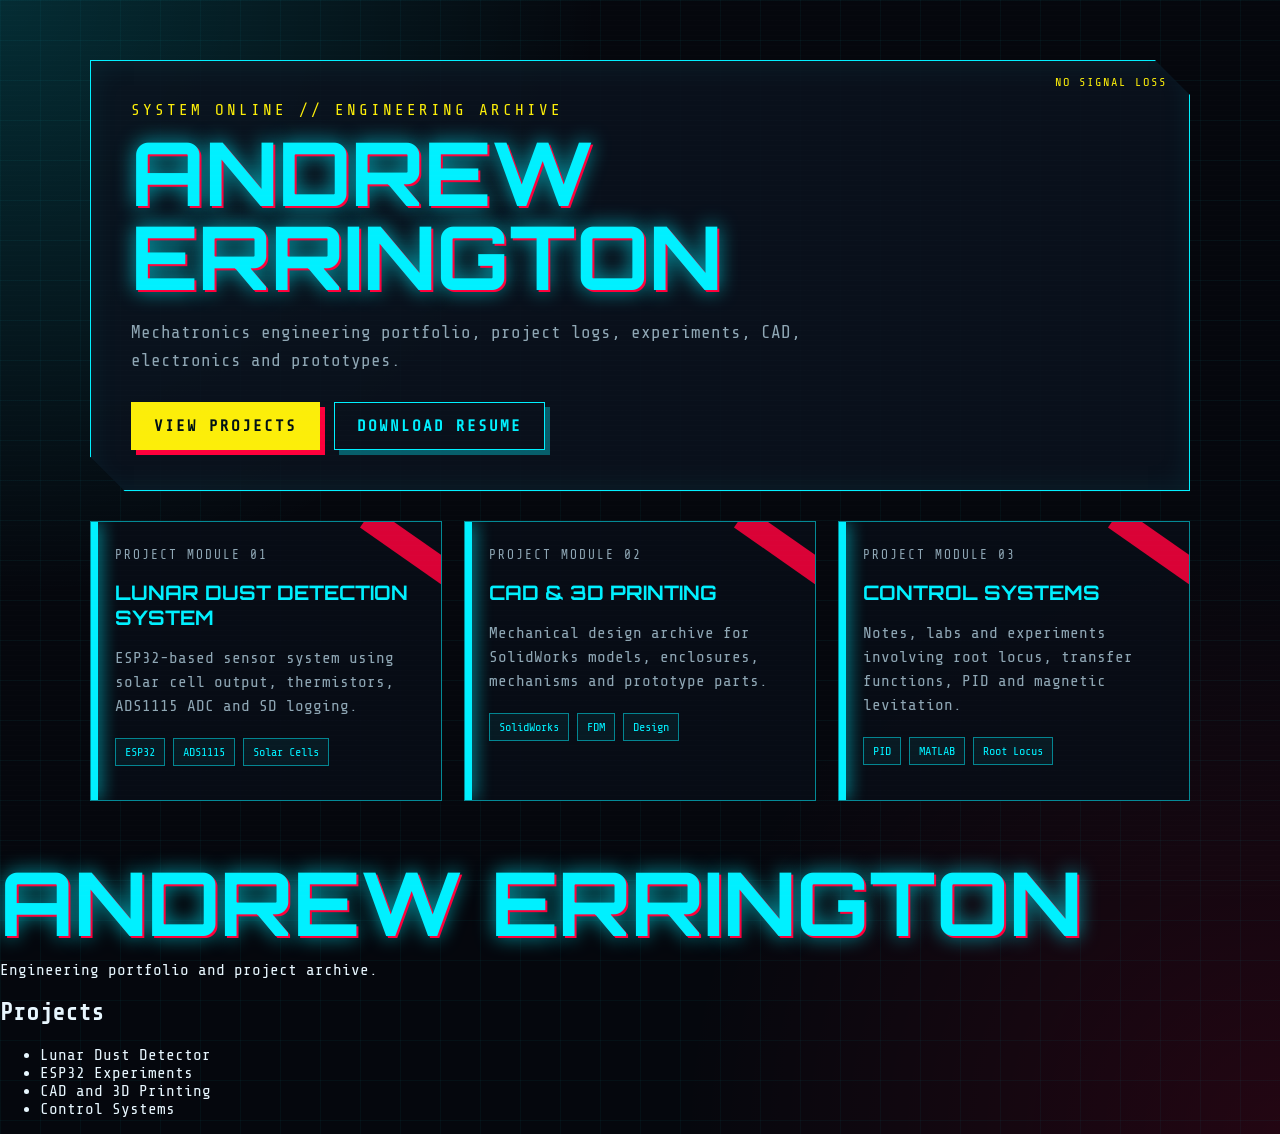
==== index.html @ a40f2fe9 "Update index.html" ====
<!DOCTYPE html>
<html>
<head>
  <link rel="stylesheet" href="style.css">
  <title>Andrew Errington Engineering Portfolio</title>
  <div class="page">
  <header class="hero cyber-panel">
    <p class="eyebrow">SYSTEM ONLINE // ENGINEERING ARCHIVE</p>
    <h1>Andrew Errington</h1>
    <p class="subtitle">
      Mechatronics engineering portfolio, project logs, experiments, CAD, electronics and prototypes.
    </p>

    <div class="button-row">
      <a href="#" class="cyber-button">View Projects</a>
      <a href="#" class="cyber-button secondary">Download Resume</a>
    </div>
  </header>

  <section class="grid">
    <article class="project-card">
      <p class="module">PROJECT MODULE 01</p>
      <h2>Lunar Dust Detection System</h2>
      <p>
        ESP32-based sensor system using solar cell output, thermistors, ADS1115 ADC and SD logging.
      </p>
      <div class="tags">
        <span>ESP32</span>
        <span>ADS1115</span>
        <span>Solar Cells</span>
      </div>
    </article>

    <article class="project-card">
      <p class="module">PROJECT MODULE 02</p>
      <h2>CAD & 3D Printing</h2>
      <p>
        Mechanical design archive for SolidWorks models, enclosures, mechanisms and prototype parts.
      </p>
      <div class="tags">
        <span>SolidWorks</span>
        <span>FDM</span>
        <span>Design</span>
      </div>
    </article>

    <article class="project-card">
      <p class="module">PROJECT MODULE 03</p>
      <h2>Control Systems</h2>
      <p>
        Notes, labs and experiments involving root locus, transfer functions, PID and magnetic levitation.
      </p>
      <div class="tags">
        <span>PID</span>
        <span>MATLAB</span>
        <span>Root Locus</span>
      </div>
    </article>
  </section>
</div>
</head>
<body>
  <h1>Andrew Errington</h1>
  <p>Engineering portfolio and project archive.</p>

  <h2>Projects</h2>
  <ul>
    <li>Lunar Dust Detector</li>
    <li>ESP32 Experiments</li>
    <li>CAD and 3D Printing</li>
    <li>Control Systems</li>
  </ul>
</body>
</html>
---- style.css ----
@import url('https://fonts.googleapis.com/css2?family=Orbitron:wght@400;600;800&family=Share+Tech+Mono&display=swap');

:root {
  --bg: #05070d;
  --panel: rgba(10, 18, 30, 0.86);
  --cyan: #00f0ff;
  --yellow: #fcee09;
  --red: #ff003c;
  --text: #e8f7ff;
  --muted: #8fa7b5;
}

* {
  box-sizing: border-box;
}

body {
  margin: 0;
  min-height: 100vh;
  background:
    linear-gradient(rgba(0, 240, 255, 0.04) 1px, transparent 1px),
    linear-gradient(90deg, rgba(0, 240, 255, 0.04) 1px, transparent 1px),
    radial-gradient(circle at top left, rgba(0, 240, 255, 0.16), transparent 35%),
    radial-gradient(circle at bottom right, rgba(255, 0, 60, 0.12), transparent 35%),
    var(--bg);
  background-size: 40px 40px, 40px 40px, cover, cover, cover;
  color: var(--text);
  font-family: 'Share Tech Mono', monospace;
  overflow-x: hidden;
}

/* scanline overlay */
body::before {
  content: "";
  position: fixed;
  inset: 0;
  pointer-events: none;
  background: repeating-linear-gradient(
    to bottom,
    rgba(255, 255, 255, 0.03) 0px,
    rgba(255, 255, 255, 0.03) 1px,
    transparent 2px,
    transparent 5px
  );
  opacity: 0.35;
  z-index: 999;
}

.page {
  width: min(1100px, 92%);
  margin: 0 auto;
  padding: 60px 0;
}

.cyber-panel {
  position: relative;
  background: var(--panel);
  border: 1px solid var(--cyan);
  box-shadow:
    0 0 20px rgba(0, 240, 255, 0.25),
    inset 0 0 30px rgba(0, 240, 255, 0.08);
  padding: 40px;
  clip-path: polygon(
    0 0,
    calc(100% - 35px) 0,
    100% 35px,
    100% 100%,
    35px 100%,
    0 calc(100% - 35px)
  );
}

.cyber-panel::before {
  content: "NO SIGNAL LOSS";
  position: absolute;
  top: 14px;
  right: 22px;
  color: var(--yellow);
  font-size: 0.75rem;
  letter-spacing: 2px;
}

.eyebrow {
  color: var(--yellow);
  letter-spacing: 3px;
  text-transform: uppercase;
  margin: 0 0 12px;
}

h1 {
  font-family: 'Orbitron', sans-serif;
  font-size: clamp(2.7rem, 8vw, 5.5rem);
  line-height: 0.95;
  margin: 0;
  text-transform: uppercase;
  color: var(--cyan);
  text-shadow:
    2px 2px 0 var(--red),
    0 0 20px rgba(0, 240, 255, 0.7);
}

.subtitle {
  max-width: 720px;
  color: var(--muted);
  font-size: 1.1rem;
  line-height: 1.6;
  margin-top: 20px;
}

.button-row {
  display: flex;
  flex-wrap: wrap;
  gap: 14px;
  margin-top: 28px;
}

.cyber-button {
  display: inline-block;
  position: relative;
  color: #001015;
  background: var(--yellow);
  text-decoration: none;
  text-transform: uppercase;
  letter-spacing: 2px;
  font-weight: bold;
  padding: 14px 22px;
  border: 1px solid var(--yellow);
  box-shadow: 5px 5px 0 var(--red);
  transition: 0.18s ease;
}

.cyber-button:hover {
  transform: translate(3px, 3px);
  box-shadow: 2px 2px 0 var(--red);
}

.cyber-button.secondary {
  color: var(--cyan);
  background: transparent;
  border-color: var(--cyan);
  box-shadow: 5px 5px 0 rgba(0, 240, 255, 0.35);
}

.grid {
  display: grid;
  grid-template-columns: repeat(3, 1fr);
  gap: 22px;
  margin-top: 30px;
}

.project-card {
  position: relative;
  min-height: 280px;
  background: rgba(8, 13, 22, 0.92);
  border: 1px solid rgba(0, 240, 255, 0.55);
  padding: 24px;
  overflow: hidden;
  transition: 0.2s ease;
}

.project-card::before {
  content: "";
  position: absolute;
  top: 0;
  left: 0;
  width: 7px;
  height: 100%;
  background: var(--cyan);
  box-shadow: 0 0 18px var(--cyan);
}

.project-card::after {
  content: "";
  position: absolute;
  top: 18px;
  right: -35px;
  width: 120px;
  height: 24px;
  background: var(--red);
  transform: rotate(35deg);
  opacity: 0.85;
}

.project-card:hover {
  transform: translateY(-6px);
  border-color: var(--yellow);
  box-shadow: 0 0 25px rgba(252, 238, 9, 0.18);
}

.module {
  color: var(--yellow);
  font-size: 0.8rem;
  letter-spacing: 2px;
  margin: 0 0 14px;
}

.project-card h2 {
  font-family: 'Orbitron', sans-serif;
  color: var(--cyan);
  text-transform: uppercase;
  margin: 0 0 14px;
  font-size: 1.25rem;
}

.project-card p {
  color: var(--muted);
  line-height: 1.5;
}

.tags {
  display: flex;
  flex-wrap: wrap;
  gap: 8px;
  margin-top: 20px;
}

.tags span {
  border: 1px solid rgba(0, 240, 255, 0.5);
  color: var(--cyan);
  padding: 6px 9px;
  font-size: 0.75rem;
  background: rgba(0, 240, 255, 0.06);
}

/* glitch effect */
h1:hover {
  animation: glitch 0.45s linear infinite;
}

@keyframes glitch {
  0% {
    text-shadow: 2px 2px 0 var(--red), -2px -2px 0 var(--cyan);
  }
  25% {
    text-shadow: -2px 2px 0 var(--red), 2px -2px 0 var(--yellow);
  }
  50% {
    text-shadow: 2px -2px 0 var(--red), -2px 2px 0 var(--cyan);
  }
  100% {
    text-shadow: 2px 2px 0 var(--red), 0 0 20px rgba(0, 240, 255, 0.7);
  }
}

@media (max-width: 850px) {
  .grid {
    grid-template-columns: 1fr;
  }

  .cyber-panel {
    padding: 28px;
  }
}
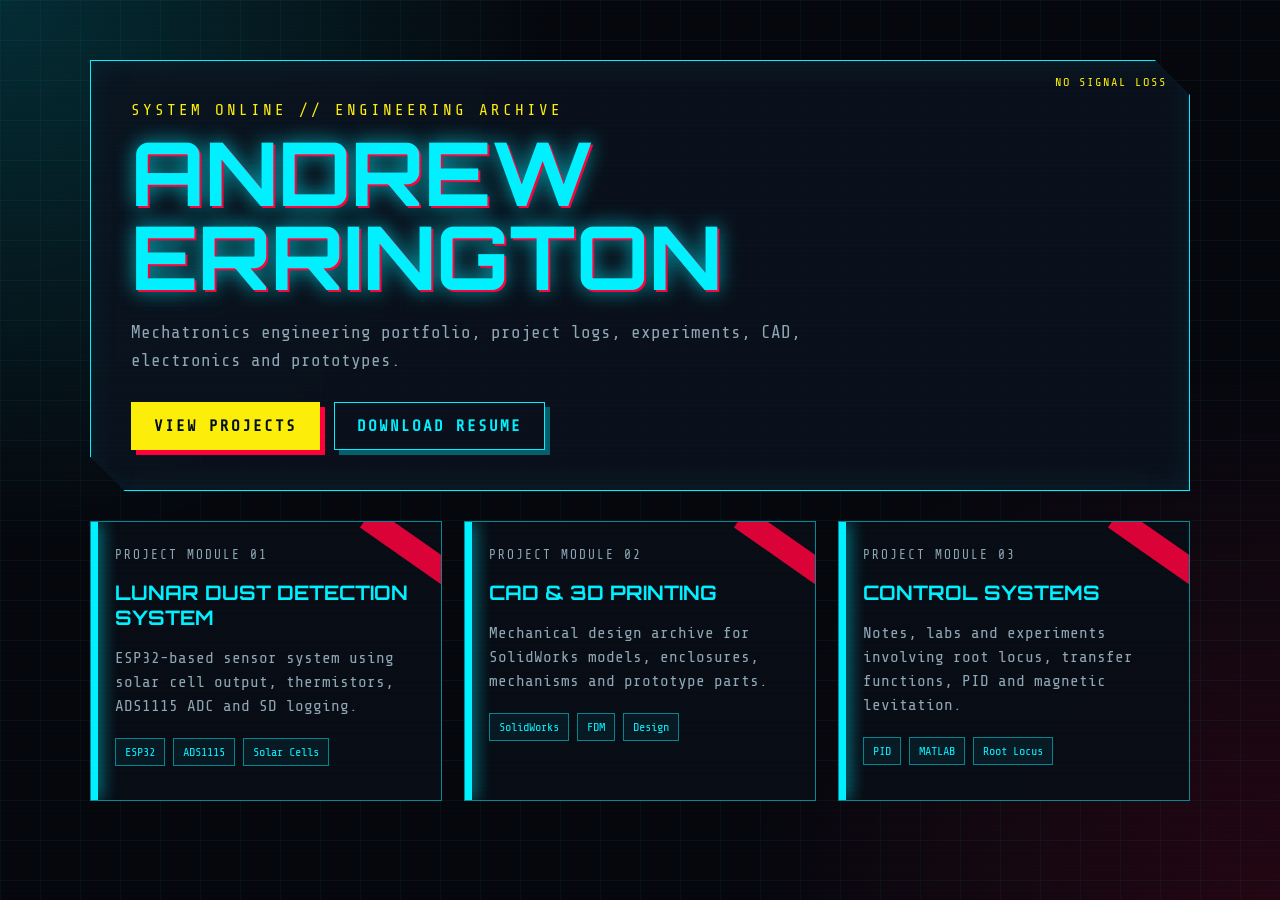
==== commit fcadbc34: "Update index.html" ====
--- a/index.html
+++ b/index.html
@@ -1,8 +1,12 @@
 <!DOCTYPE html>
 <html>
+  
 <head>
+  <title>Andrew Errington Engineering Portfolio</title>
   <link rel="stylesheet" href="style.css">
-  <title>Andrew Errington Engineering Portfolio</title>
+</head>
+  
+<body>
   <div class="page">
   <header class="hero cyber-panel">
     <p class="eyebrow">SYSTEM ONLINE // ENGINEERING ARCHIVE</p>
@@ -58,17 +62,6 @@
     </article>
   </section>
 </div>
-</head>
-<body>
-  <h1>Andrew Errington</h1>
-  <p>Engineering portfolio and project archive.</p>
-
-  <h2>Projects</h2>
-  <ul>
-    <li>Lunar Dust Detector</li>
-    <li>ESP32 Experiments</li>
-    <li>CAD and 3D Printing</li>
-    <li>Control Systems</li>
-  </ul>
 </body>
+  
 </html>
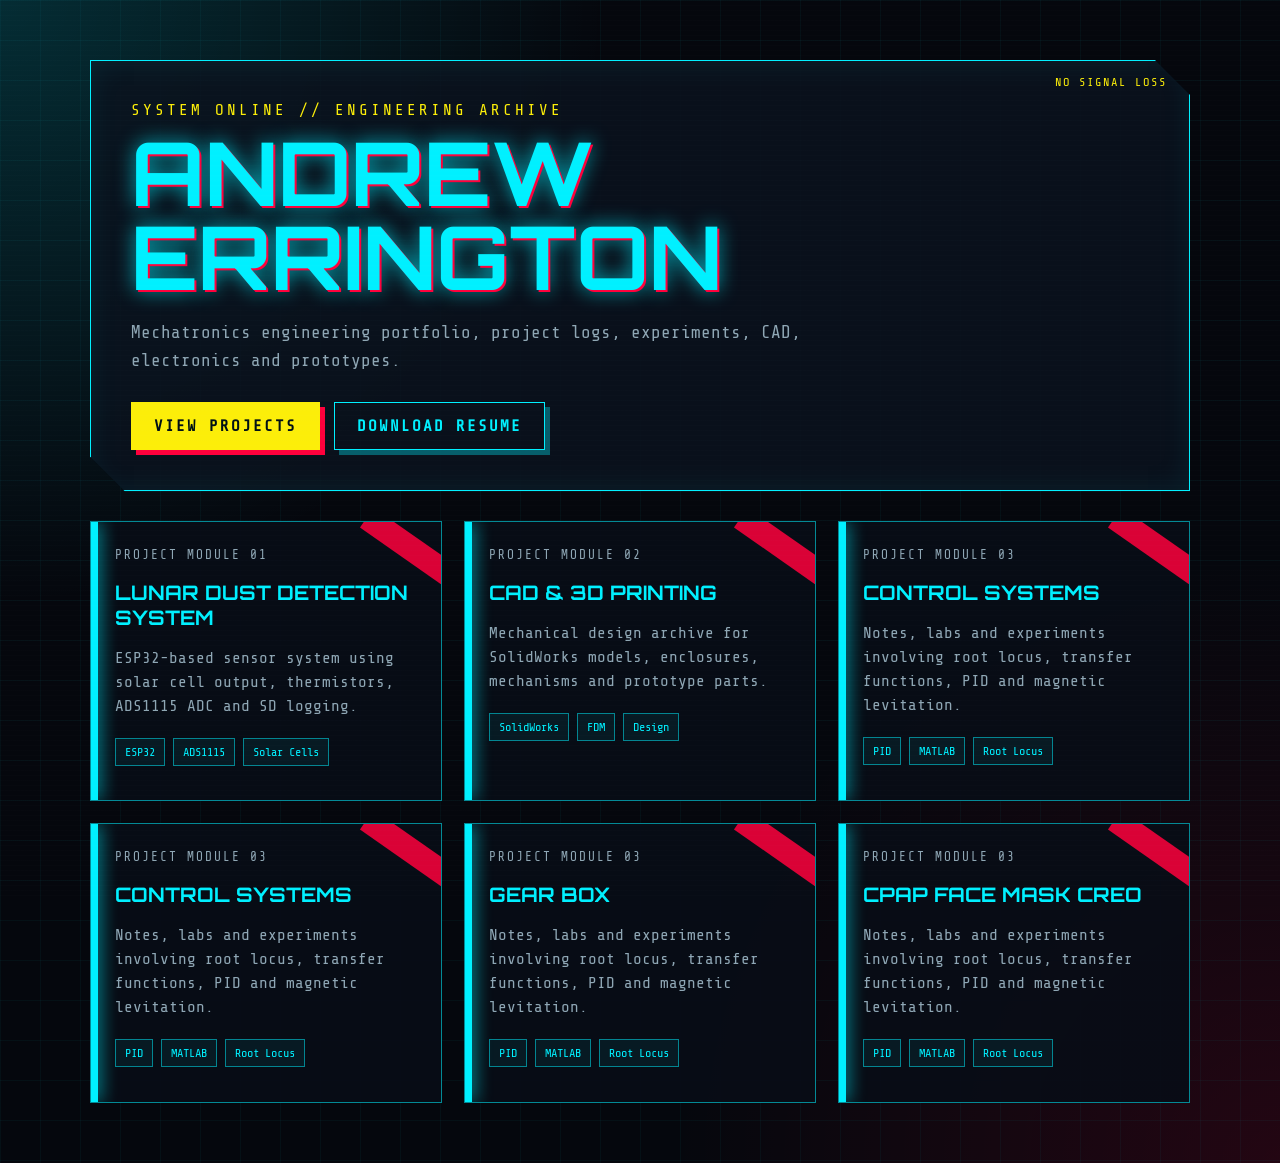
==== commit 7c3c84dc: "Update index.html" ====
--- a/index.html
+++ b/index.html
@@ -22,6 +22,12 @@
   </header>
 
   <section class="grid">
+
+
+
+    
+ <!-- 000000000000000000000000000000000000000000000000000000000000000000000000000000000000000000000000000000000 -->
+ <!-- _________________________________________________________________________________________________________ -->
     <article class="project-card">
       <p class="module">PROJECT MODULE 01</p>
       <h2>Lunar Dust Detection System</h2>
@@ -34,7 +40,7 @@
         <span>Solar Cells</span>
       </div>
     </article>
-
+    <!-- _________________________________________________________________________________________________________ -->
     <article class="project-card">
       <p class="module">PROJECT MODULE 02</p>
       <h2>CAD & 3D Printing</h2>
@@ -47,7 +53,7 @@
         <span>Design</span>
       </div>
     </article>
-
+    <!-- _________________________________________________________________________________________________________ -->
     <article class="project-card">
       <p class="module">PROJECT MODULE 03</p>
       <h2>Control Systems</h2>
@@ -60,6 +66,47 @@
         <span>Root Locus</span>
       </div>
     </article>
+    <!-- _________________________________________________________________________________________________________ -->
+    <article class="project-card">
+      <p class="module">PROJECT MODULE 03</p>
+      <h2>Control Systems</h2>
+      <p>
+        Notes, labs and experiments involving root locus, transfer functions, PID and magnetic levitation.
+      </p>
+      <div class="tags">
+        <span>PID</span>
+        <span>MATLAB</span>
+        <span>Root Locus</span>
+      </div>
+    </article>
+    <!-- _________________________________________________________________________________________________________ -->
+    <article class="project-card">
+      <p class="module">PROJECT MODULE 03</p>
+      <h2>Gear Box</h2>
+      <p>
+        Notes, labs and experiments involving root locus, transfer functions, PID and magnetic levitation.
+      </p>
+      <div class="tags">
+        <span>PID</span>
+        <span>MATLAB</span>
+        <span>Root Locus</span>
+      </div>
+    </article>
+    <!-- _________________________________________________________________________________________________________ -->
+    <article class="project-card">
+      <p class="module">PROJECT MODULE 03</p>
+      <h2>CPAP Face Mask CREO</h2>
+      <p>
+        Notes, labs and experiments involving root locus, transfer functions, PID and magnetic levitation.
+      </p>
+      <div class="tags">
+        <span>PID</span>
+        <span>MATLAB</span>
+        <span>Root Locus</span>
+      </div>
+    </article>
+<!-- 000000000000000000000000000000000000000000000000000000000000000000000000000000000000000000000000000000000 -->
+
   </section>
 </div>
 </body>
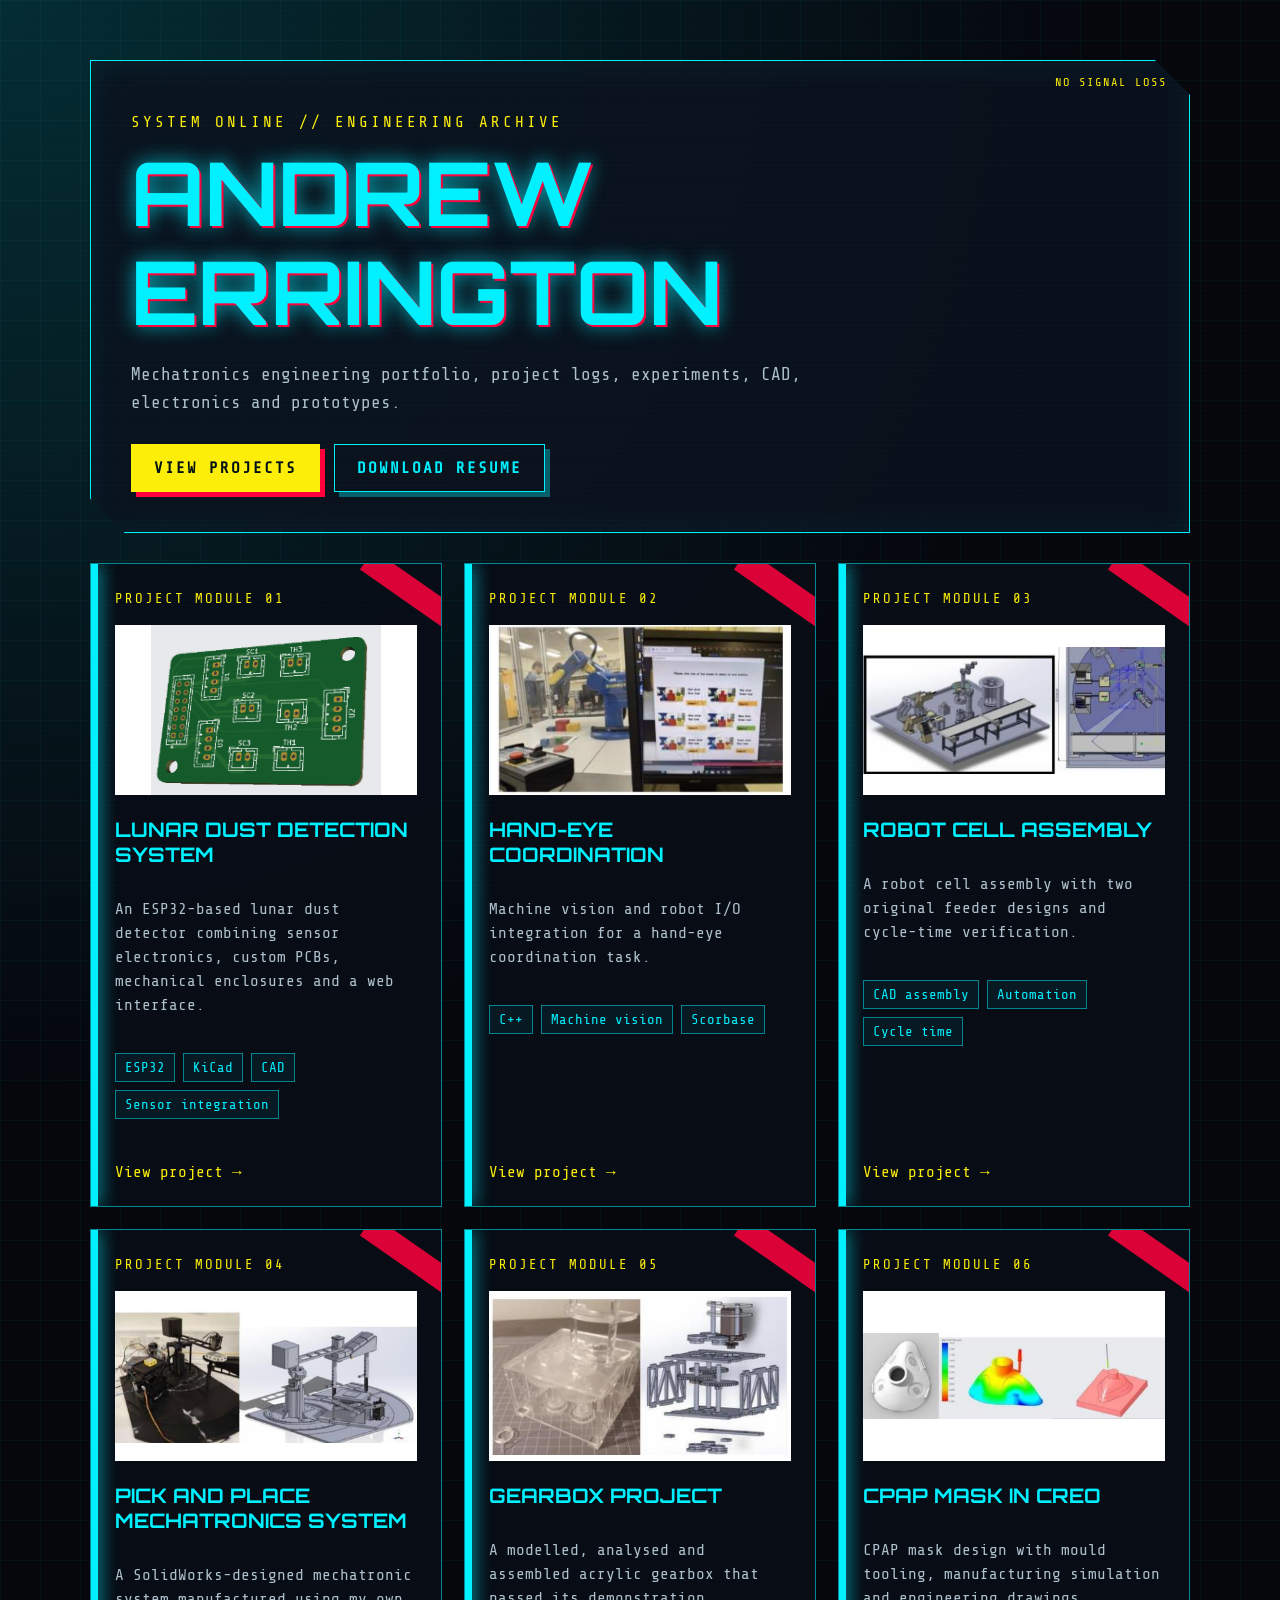
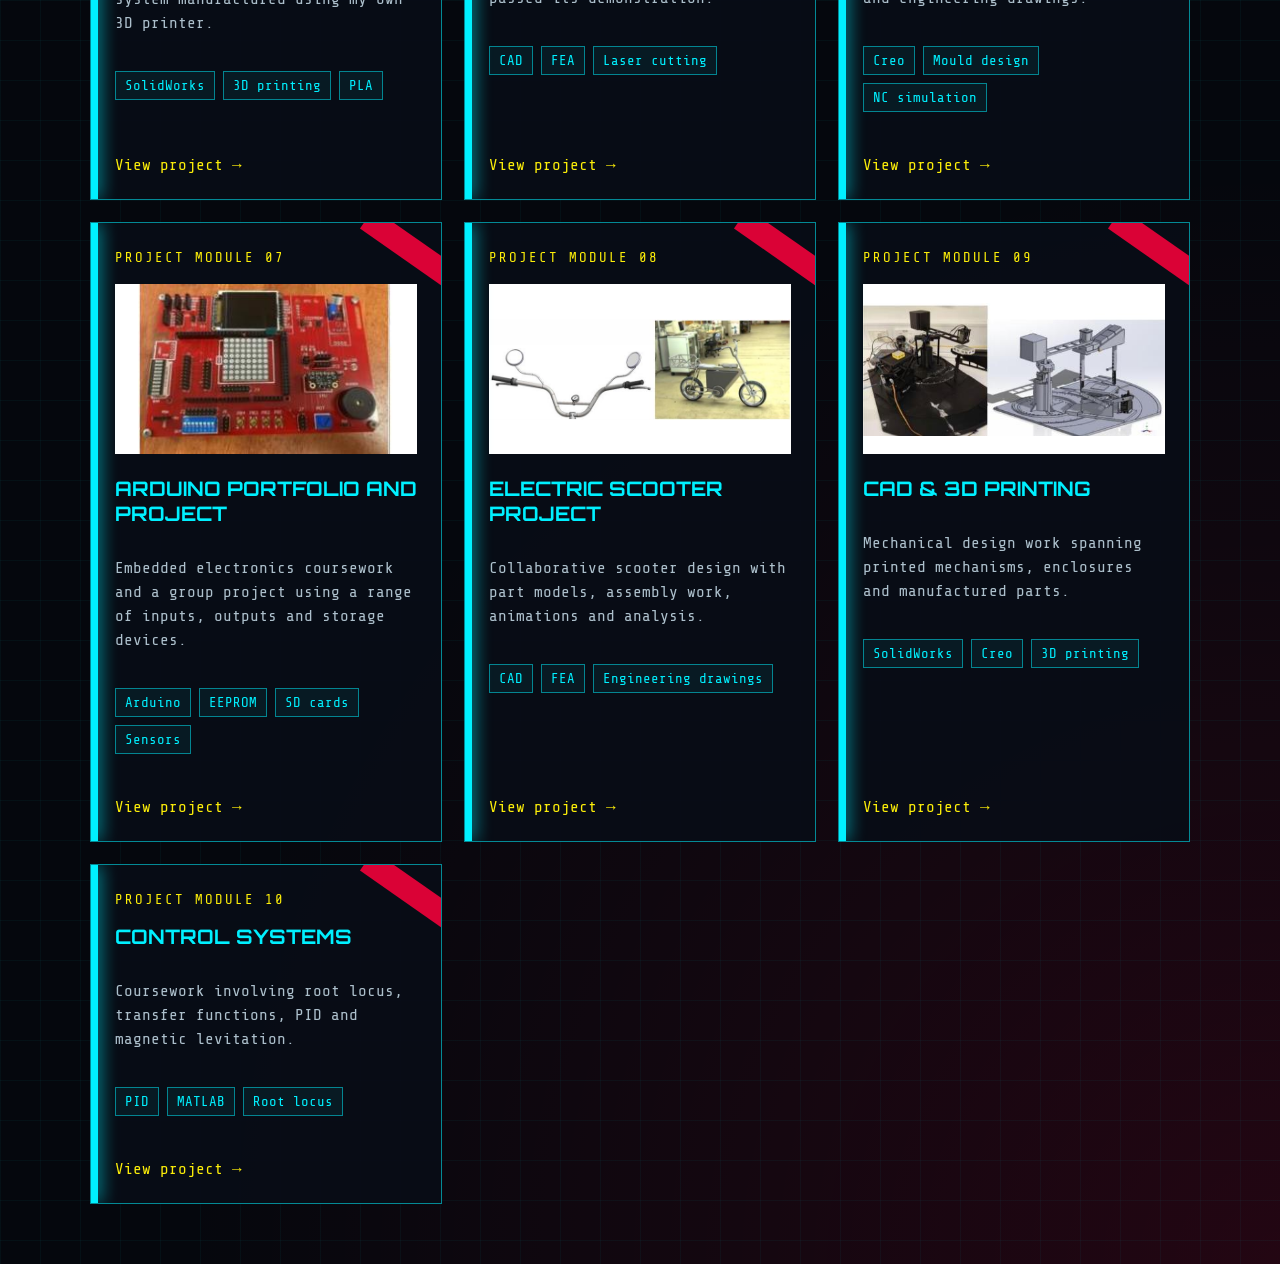
==== commit 6e39a59f: "Add files via upload" ====
--- a/index.html
+++ b/index.html
@@ -1,114 +1,14 @@
 <!DOCTYPE html>
-<html>
-  
-<head>
-  <title>Andrew Errington Engineering Portfolio</title>
-  <link rel="stylesheet" href="style.css">
-</head>
-  
-<body>
-  <div class="page">
-  <header class="hero cyber-panel">
-    <p class="eyebrow">SYSTEM ONLINE // ENGINEERING ARCHIVE</p>
-    <h1>Andrew Errington</h1>
-    <p class="subtitle">
-      Mechatronics engineering portfolio, project logs, experiments, CAD, electronics and prototypes.
-    </p>
-
-    <div class="button-row">
-      <a href="#" class="cyber-button">View Projects</a>
-      <a href="#" class="cyber-button secondary">Download Resume</a>
-    </div>
-  </header>
-
-  <section class="grid">
-
-
-
-    
- <!-- 000000000000000000000000000000000000000000000000000000000000000000000000000000000000000000000000000000000 -->
- <!-- _________________________________________________________________________________________________________ -->
-    <article class="project-card">
-      <p class="module">PROJECT MODULE 01</p>
-      <h2>Lunar Dust Detection System</h2>
-      <p>
-        ESP32-based sensor system using solar cell output, thermistors, ADS1115 ADC and SD logging.
-      </p>
-      <div class="tags">
-        <span>ESP32</span>
-        <span>ADS1115</span>
-        <span>Solar Cells</span>
-      </div>
-    </article>
-    <!-- _________________________________________________________________________________________________________ -->
-    <article class="project-card">
-      <p class="module">PROJECT MODULE 02</p>
-      <h2>CAD & 3D Printing</h2>
-      <p>
-        Mechanical design archive for SolidWorks models, enclosures, mechanisms and prototype parts.
-      </p>
-      <div class="tags">
-        <span>SolidWorks</span>
-        <span>FDM</span>
-        <span>Design</span>
-      </div>
-    </article>
-    <!-- _________________________________________________________________________________________________________ -->
-    <article class="project-card">
-      <p class="module">PROJECT MODULE 03</p>
-      <h2>Control Systems</h2>
-      <p>
-        Notes, labs and experiments involving root locus, transfer functions, PID and magnetic levitation.
-      </p>
-      <div class="tags">
-        <span>PID</span>
-        <span>MATLAB</span>
-        <span>Root Locus</span>
-      </div>
-    </article>
-    <!-- _________________________________________________________________________________________________________ -->
-    <article class="project-card">
-      <p class="module">PROJECT MODULE 03</p>
-      <h2>Control Systems</h2>
-      <p>
-        Notes, labs and experiments involving root locus, transfer functions, PID and magnetic levitation.
-      </p>
-      <div class="tags">
-        <span>PID</span>
-        <span>MATLAB</span>
-        <span>Root Locus</span>
-      </div>
-    </article>
-    <!-- _________________________________________________________________________________________________________ -->
-    <article class="project-card">
-      <p class="module">PROJECT MODULE 03</p>
-      <h2>Gear Box</h2>
-      <p>
-        Notes, labs and experiments involving root locus, transfer functions, PID and magnetic levitation.
-      </p>
-      <div class="tags">
-        <span>PID</span>
-        <span>MATLAB</span>
-        <span>Root Locus</span>
-      </div>
-    </article>
-    <!-- _________________________________________________________________________________________________________ -->
-    <article class="project-card">
-      <p class="module">PROJECT MODULE 03</p>
-      <h2>CPAP Face Mask CREO</h2>
-      <p>
-        Notes, labs and experiments involving root locus, transfer functions, PID and magnetic levitation.
-      </p>
-      <div class="tags">
-        <span>PID</span>
-        <span>MATLAB</span>
-        <span>Root Locus</span>
-      </div>
-    </article>
-<!-- 000000000000000000000000000000000000000000000000000000000000000000000000000000000000000000000000000000000 -->
-
-  </section>
-</div>
-</body>
-  
-</html>
+<html lang="en">
+<head><meta charset="utf-8"><meta name="viewport" content="width=device-width, initial-scale=1"><title>Engineering Portfolio | Andrew Errington</title><meta name="description" content="Mechatronics engineering portfolio: CAD, electronics, robotics and prototypes."><link rel="stylesheet" href="style.css"></head>
+<body><div class="page"><header class="hero cyber-panel"><p class="eyebrow">SYSTEM ONLINE // ENGINEERING ARCHIVE</p><h1>Andrew Errington</h1><p class="subtitle">Mechatronics engineering portfolio, project logs, experiments, CAD, electronics and prototypes.</p><div class="button-row"><a href="#projects" class="cyber-button">View Projects</a><a href="Andrew_Errington_Resume.pdf" download class="cyber-button secondary">Download Resume</a></div></header><main id="projects" aria-label="Engineering projects" class="grid"><a class="project-card" href="lunar-dust.html" aria-label="View Lunar Dust Detection System"><p class="module">PROJECT MODULE 01</p><img class="card-image" src="assets/lunar-dust-1.png" alt="Lunar Dust Detection System project image" loading="lazy"><h2>Lunar Dust Detection System</h2><p>An ESP32-based lunar dust detector combining sensor electronics, custom PCBs, mechanical enclosures and a web interface.</p><div class="tags"><span>ESP32</span><span>KiCad</span><span>CAD</span><span>Sensor integration</span></div><span class="card-link">View project →</span></a>
+<a class="project-card" href="hand-eye.html" aria-label="View Hand-Eye Coordination"><p class="module">PROJECT MODULE 02</p><img class="card-image" src="assets/hand-eye-1.jpeg" alt="Hand-Eye Coordination project image" loading="lazy"><h2>Hand-Eye Coordination</h2><p>Machine vision and robot I/O integration for a hand-eye coordination task.</p><div class="tags"><span>C++</span><span>Machine vision</span><span>Scorbase</span></div><span class="card-link">View project →</span></a>
+<a class="project-card" href="robot-cell.html" aria-label="View Robot Cell Assembly"><p class="module">PROJECT MODULE 03</p><img class="card-image" src="assets/robot-cell-1.jpeg" alt="Robot Cell Assembly project image" loading="lazy"><h2>Robot Cell Assembly</h2><p>A robot cell assembly with two original feeder designs and cycle-time verification.</p><div class="tags"><span>CAD assembly</span><span>Automation</span><span>Cycle time</span></div><span class="card-link">View project →</span></a>
+<a class="project-card" href="pick-and-place.html" aria-label="View Pick and Place Mechatronics System"><p class="module">PROJECT MODULE 04</p><img class="card-image" src="assets/pick-and-place-1.jpeg" alt="Pick and Place Mechatronics System project image" loading="lazy"><h2>Pick and Place Mechatronics System</h2><p>A SolidWorks-designed mechatronic system manufactured using my own 3D printer.</p><div class="tags"><span>SolidWorks</span><span>3D printing</span><span>PLA</span></div><span class="card-link">View project →</span></a>
+<a class="project-card" href="gearbox.html" aria-label="View Gearbox Project"><p class="module">PROJECT MODULE 05</p><img class="card-image" src="assets/gearbox-1.jpeg" alt="Gearbox Project project image" loading="lazy"><h2>Gearbox Project</h2><p>A modelled, analysed and assembled acrylic gearbox that passed its demonstration.</p><div class="tags"><span>CAD</span><span>FEA</span><span>Laser cutting</span></div><span class="card-link">View project →</span></a>
+<a class="project-card" href="cpap-mask.html" aria-label="View CPAP Mask in Creo"><p class="module">PROJECT MODULE 06</p><img class="card-image" src="assets/cpap-mask-1.jpeg" alt="CPAP Mask in Creo project image" loading="lazy"><h2>CPAP Mask in Creo</h2><p>CPAP mask design with mould tooling, manufacturing simulation and engineering drawings.</p><div class="tags"><span>Creo</span><span>Mould design</span><span>NC simulation</span></div><span class="card-link">View project →</span></a>
+<a class="project-card" href="arduino.html" aria-label="View Arduino Portfolio and Project"><p class="module">PROJECT MODULE 07</p><img class="card-image" src="assets/arduino-1.jpeg" alt="Arduino Portfolio and Project project image" loading="lazy"><h2>Arduino Portfolio and Project</h2><p>Embedded electronics coursework and a group project using a range of inputs, outputs and storage devices.</p><div class="tags"><span>Arduino</span><span>EEPROM</span><span>SD cards</span><span>Sensors</span></div><span class="card-link">View project →</span></a>
+<a class="project-card" href="electric-scooter.html" aria-label="View Electric Scooter Project"><p class="module">PROJECT MODULE 08</p><img class="card-image" src="assets/electric-scooter-1.jpeg" alt="Electric Scooter Project project image" loading="lazy"><h2>Electric Scooter Project</h2><p>Collaborative scooter design with part models, assembly work, animations and analysis.</p><div class="tags"><span>CAD</span><span>FEA</span><span>Engineering drawings</span></div><span class="card-link">View project →</span></a>
+<a class="project-card" href="cad-3d-printing.html" aria-label="View CAD &amp; 3D Printing"><p class="module">PROJECT MODULE 09</p><img class="card-image" src="assets/pick-and-place-1.jpeg" alt="Pick and Place Mechatronics System project image" loading="lazy"><h2>CAD &amp; 3D Printing</h2><p>Mechanical design work spanning printed mechanisms, enclosures and manufactured parts.</p><div class="tags"><span>SolidWorks</span><span>Creo</span><span>3D printing</span></div><span class="card-link">View project →</span></a>
+<a class="project-card" href="control-systems.html" aria-label="View Control Systems"><p class="module">PROJECT MODULE 10</p><h2>Control Systems</h2><p>Coursework involving root locus, transfer functions, PID and magnetic levitation.</p><div class="tags"><span>PID</span><span>MATLAB</span><span>Root locus</span></div><span class="card-link">View project →</span></a>
+</main></div></body></html>
--- a/style.css
+++ b/style.css
@@ -251,3 +251,35 @@
     padding: 28px;
   }
 }
+
+/* Project navigation and detail pages */
+html { scroll-behavior: smooth; }
+:root { --muted: #adc0cc; }
+a { color: var(--cyan); }
+a:focus-visible { outline: 3px solid var(--yellow); outline-offset: 5px; }
+.project-card { display: flex; flex-direction: column; text-decoration: none; }
+.project-card .module { color: var(--yellow); }
+.card-image { width: 100%; height: 170px; object-fit: contain; background: #fff; margin: 2px 0 22px; }
+.card-link { color: var(--yellow); margin-top: auto; padding-top: 24px; }
+.project-card .tags { margin-bottom: 20px; }
+.module, .tags span { font-size: .875rem; }
+h1 { line-height: 1.12; overflow-wrap: anywhere; }
+.hero .eyebrow { padding-top: 12px; }
+.back-nav { margin-bottom: 30px; }
+.project-hero h1 { font-size: clamp(2rem, 5.5vw, 4rem); }
+.project-hero .eyebrow { padding-top: 12px; }
+.result { color: var(--yellow); line-height: 1.6; }
+.project-content { display: grid; grid-template-columns: 1fr 1fr; gap: 32px; margin-top: 32px; align-items: start; }
+.detail-section { margin-bottom: 28px; }
+.detail-section h2 { font-family: 'Orbitron', sans-serif; font-size: 1.2rem; line-height: 1.5; color: var(--cyan); }
+.detail-section p, .detail-section li, .related-projects { line-height: 1.8; color: var(--text); }
+.detail-section ul { padding-left: 22px; }
+.detail-section li { margin-bottom: 10px; }
+figure { margin: 0 0 24px; background: var(--panel); border: 1px solid rgba(0,240,255,.5); padding: 12px; }
+figure img { display: block; width: 100%; height: auto; object-fit: contain; background: #fff; }
+figcaption { font-size: .875rem; line-height: 1.5; color: var(--muted); margin-top: 12px; }
+#projects { scroll-margin-top: 24px; }
+@media (min-width: 601px) and (max-width: 850px) { .grid { grid-template-columns: repeat(2,minmax(0,1fr)); } }
+@media (max-width: 650px) { .page { padding: 28px 0; } .project-content { grid-template-columns: minmax(0,1fr); } .cyber-panel { padding: 34px 22px; } .cyber-panel::before { font-size: .65rem; top: 10px; } .eyebrow { font-size: .875rem; letter-spacing: 1.5px; } .cyber-button { font-size: .875rem; letter-spacing: 1px; } }
+@media (prefers-reduced-motion: reduce) { html { scroll-behavior: auto; } *, *::before, *::after { animation: none !important; transition: none !important; } }
+
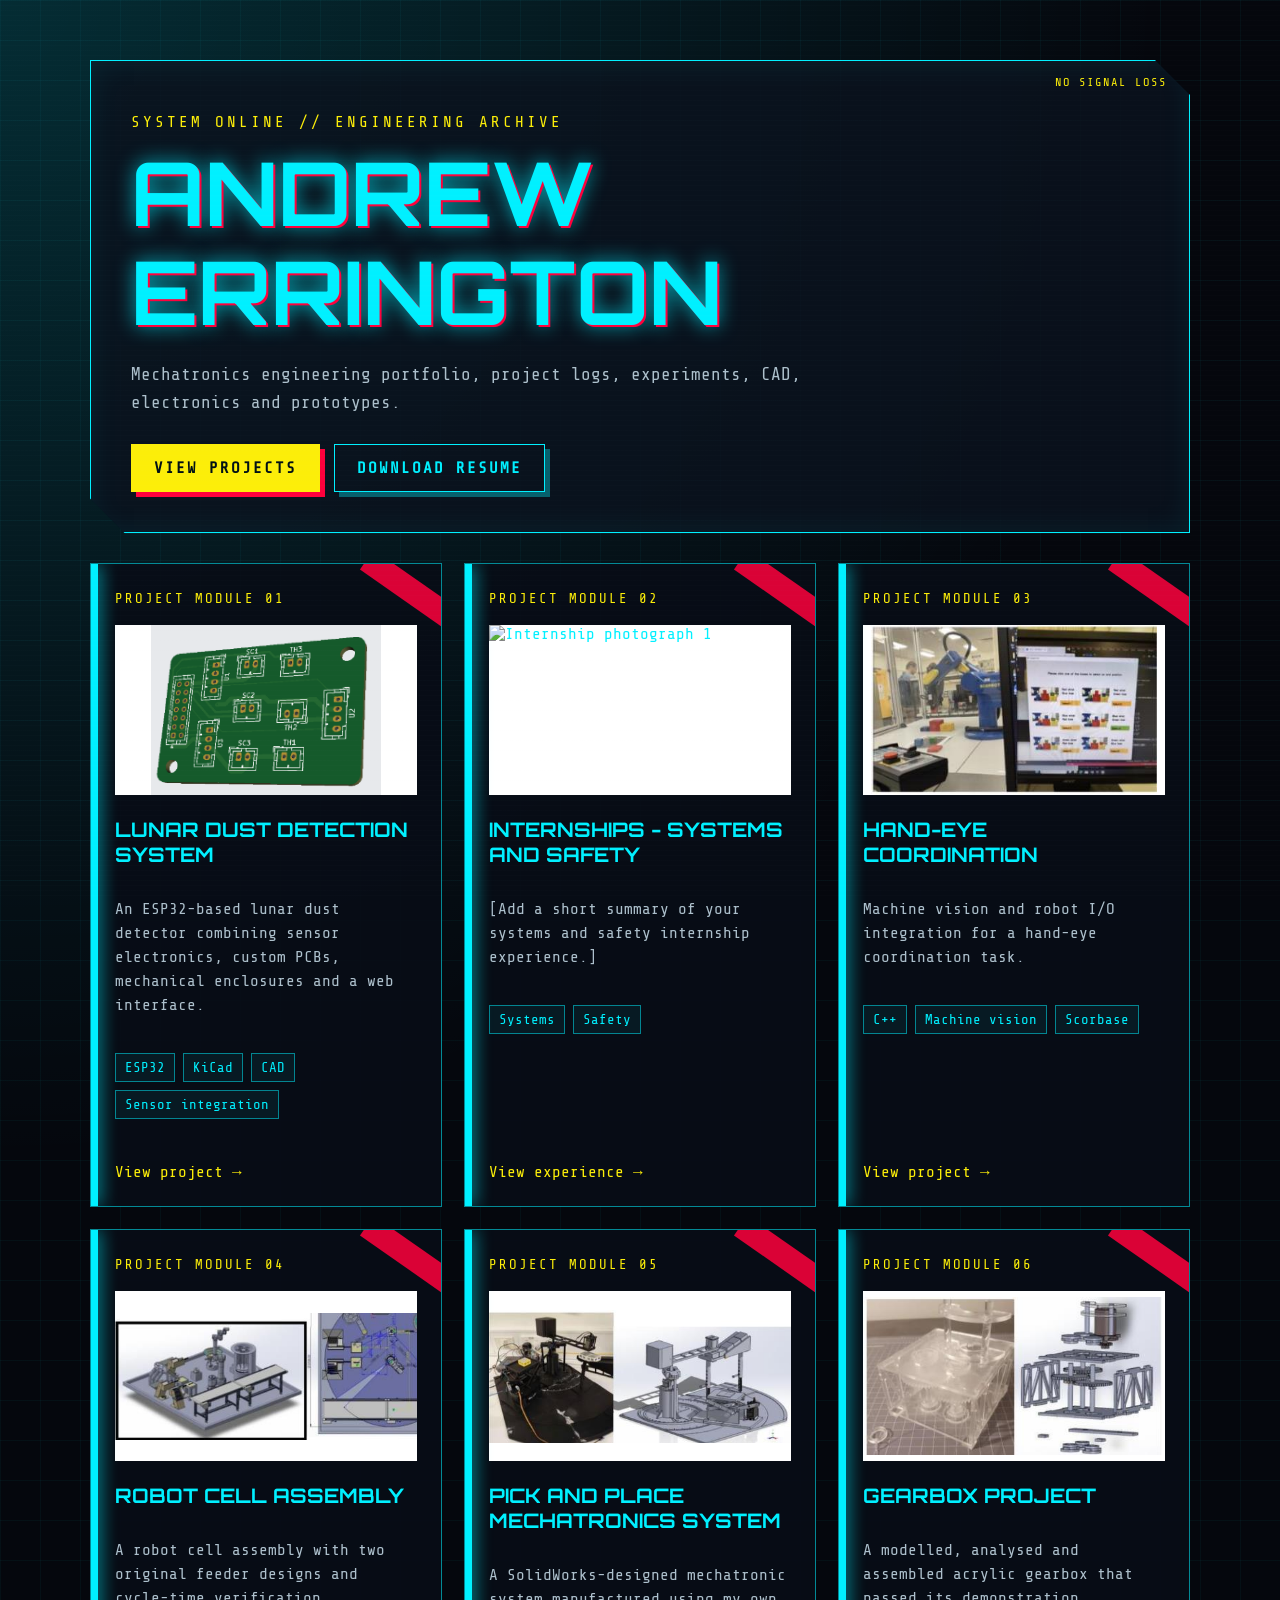
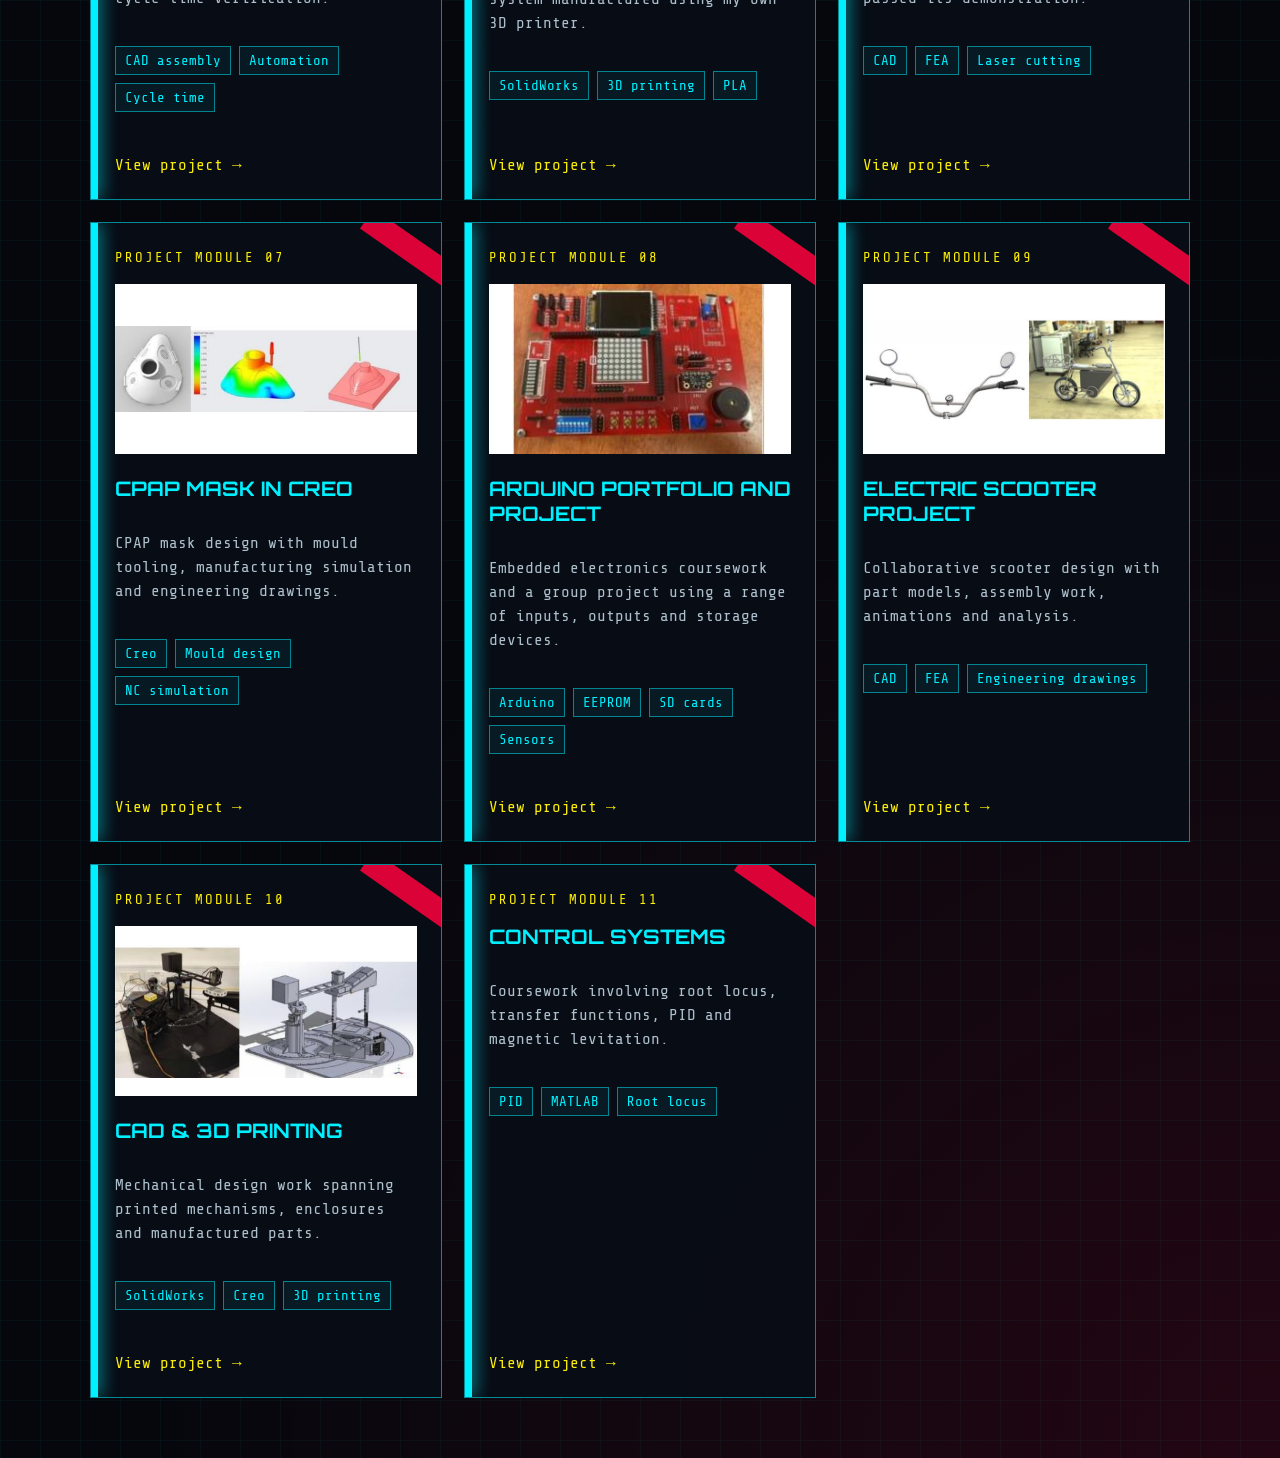
==== commit 61e55f13: "Add files via upload" ====
--- a/index.html
+++ b/index.html
@@ -2,13 +2,22 @@
 <html lang="en">
 <head><meta charset="utf-8"><meta name="viewport" content="width=device-width, initial-scale=1"><title>Engineering Portfolio | Andrew Errington</title><meta name="description" content="Mechatronics engineering portfolio: CAD, electronics, robotics and prototypes."><link rel="stylesheet" href="style.css"></head>
 <body><div class="page"><header class="hero cyber-panel"><p class="eyebrow">SYSTEM ONLINE // ENGINEERING ARCHIVE</p><h1>Andrew Errington</h1><p class="subtitle">Mechatronics engineering portfolio, project logs, experiments, CAD, electronics and prototypes.</p><div class="button-row"><a href="#projects" class="cyber-button">View Projects</a><a href="Andrew_Errington_Resume.pdf" download class="cyber-button secondary">Download Resume</a></div></header><main id="projects" aria-label="Engineering projects" class="grid"><a class="project-card" href="lunar-dust.html" aria-label="View Lunar Dust Detection System"><p class="module">PROJECT MODULE 01</p><img class="card-image" src="assets/lunar-dust-1.png" alt="Lunar Dust Detection System project image" loading="lazy"><h2>Lunar Dust Detection System</h2><p>An ESP32-based lunar dust detector combining sensor electronics, custom PCBs, mechanical enclosures and a web interface.</p><div class="tags"><span>ESP32</span><span>KiCad</span><span>CAD</span><span>Sensor integration</span></div><span class="card-link">View project →</span></a>
-<a class="project-card" href="hand-eye.html" aria-label="View Hand-Eye Coordination"><p class="module">PROJECT MODULE 02</p><img class="card-image" src="assets/hand-eye-1.jpeg" alt="Hand-Eye Coordination project image" loading="lazy"><h2>Hand-Eye Coordination</h2><p>Machine vision and robot I/O integration for a hand-eye coordination task.</p><div class="tags"><span>C++</span><span>Machine vision</span><span>Scorbase</span></div><span class="card-link">View project →</span></a>
-<a class="project-card" href="robot-cell.html" aria-label="View Robot Cell Assembly"><p class="module">PROJECT MODULE 03</p><img class="card-image" src="assets/robot-cell-1.jpeg" alt="Robot Cell Assembly project image" loading="lazy"><h2>Robot Cell Assembly</h2><p>A robot cell assembly with two original feeder designs and cycle-time verification.</p><div class="tags"><span>CAD assembly</span><span>Automation</span><span>Cycle time</span></div><span class="card-link">View project →</span></a>
-<a class="project-card" href="pick-and-place.html" aria-label="View Pick and Place Mechatronics System"><p class="module">PROJECT MODULE 04</p><img class="card-image" src="assets/pick-and-place-1.jpeg" alt="Pick and Place Mechatronics System project image" loading="lazy"><h2>Pick and Place Mechatronics System</h2><p>A SolidWorks-designed mechatronic system manufactured using my own 3D printer.</p><div class="tags"><span>SolidWorks</span><span>3D printing</span><span>PLA</span></div><span class="card-link">View project →</span></a>
-<a class="project-card" href="gearbox.html" aria-label="View Gearbox Project"><p class="module">PROJECT MODULE 05</p><img class="card-image" src="assets/gearbox-1.jpeg" alt="Gearbox Project project image" loading="lazy"><h2>Gearbox Project</h2><p>A modelled, analysed and assembled acrylic gearbox that passed its demonstration.</p><div class="tags"><span>CAD</span><span>FEA</span><span>Laser cutting</span></div><span class="card-link">View project →</span></a>
-<a class="project-card" href="cpap-mask.html" aria-label="View CPAP Mask in Creo"><p class="module">PROJECT MODULE 06</p><img class="card-image" src="assets/cpap-mask-1.jpeg" alt="CPAP Mask in Creo project image" loading="lazy"><h2>CPAP Mask in Creo</h2><p>CPAP mask design with mould tooling, manufacturing simulation and engineering drawings.</p><div class="tags"><span>Creo</span><span>Mould design</span><span>NC simulation</span></div><span class="card-link">View project →</span></a>
-<a class="project-card" href="arduino.html" aria-label="View Arduino Portfolio and Project"><p class="module">PROJECT MODULE 07</p><img class="card-image" src="assets/arduino-1.jpeg" alt="Arduino Portfolio and Project project image" loading="lazy"><h2>Arduino Portfolio and Project</h2><p>Embedded electronics coursework and a group project using a range of inputs, outputs and storage devices.</p><div class="tags"><span>Arduino</span><span>EEPROM</span><span>SD cards</span><span>Sensors</span></div><span class="card-link">View project →</span></a>
-<a class="project-card" href="electric-scooter.html" aria-label="View Electric Scooter Project"><p class="module">PROJECT MODULE 08</p><img class="card-image" src="assets/electric-scooter-1.jpeg" alt="Electric Scooter Project project image" loading="lazy"><h2>Electric Scooter Project</h2><p>Collaborative scooter design with part models, assembly work, animations and analysis.</p><div class="tags"><span>CAD</span><span>FEA</span><span>Engineering drawings</span></div><span class="card-link">View project →</span></a>
-<a class="project-card" href="cad-3d-printing.html" aria-label="View CAD &amp; 3D Printing"><p class="module">PROJECT MODULE 09</p><img class="card-image" src="assets/pick-and-place-1.jpeg" alt="Pick and Place Mechatronics System project image" loading="lazy"><h2>CAD &amp; 3D Printing</h2><p>Mechanical design work spanning printed mechanisms, enclosures and manufactured parts.</p><div class="tags"><span>SolidWorks</span><span>Creo</span><span>3D printing</span></div><span class="card-link">View project →</span></a>
-<a class="project-card" href="control-systems.html" aria-label="View Control Systems"><p class="module">PROJECT MODULE 10</p><h2>Control Systems</h2><p>Coursework involving root locus, transfer functions, PID and magnetic levitation.</p><div class="tags"><span>PID</span><span>MATLAB</span><span>Root locus</span></div><span class="card-link">View project →</span></a>
+<!-- EDIT: Internship card summary and skills below. -->
+<a class="project-card" href="internships.html" aria-label="View Internships - Systems and Safety">
+  <p class="module">PROJECT MODULE 02</p>
+  <img class="card-image" src="assets/internship-systems.jpg" alt="Internship photograph 1" loading="lazy">
+  <h2>Internships - Systems and Safety</h2>
+  <p>[Add a short summary of your systems and safety internship experience.]</p>
+  <div class="tags"><span>Systems</span><span>Safety</span></div>
+  <span class="card-link">View experience →</span>
+</a>
+<a class="project-card" href="hand-eye.html" aria-label="View Hand-Eye Coordination"><p class="module">PROJECT MODULE 03</p><img class="card-image" src="assets/hand-eye-1.jpeg" alt="Hand-Eye Coordination project image" loading="lazy"><h2>Hand-Eye Coordination</h2><p>Machine vision and robot I/O integration for a hand-eye coordination task.</p><div class="tags"><span>C++</span><span>Machine vision</span><span>Scorbase</span></div><span class="card-link">View project →</span></a>
+<a class="project-card" href="robot-cell.html" aria-label="View Robot Cell Assembly"><p class="module">PROJECT MODULE 04</p><img class="card-image" src="assets/robot-cell-1.jpeg" alt="Robot Cell Assembly project image" loading="lazy"><h2>Robot Cell Assembly</h2><p>A robot cell assembly with two original feeder designs and cycle-time verification.</p><div class="tags"><span>CAD assembly</span><span>Automation</span><span>Cycle time</span></div><span class="card-link">View project →</span></a>
+<a class="project-card" href="pick-and-place.html" aria-label="View Pick and Place Mechatronics System"><p class="module">PROJECT MODULE 05</p><img class="card-image" src="assets/pick-and-place-1.jpeg" alt="Pick and Place Mechatronics System project image" loading="lazy"><h2>Pick and Place Mechatronics System</h2><p>A SolidWorks-designed mechatronic system manufactured using my own 3D printer.</p><div class="tags"><span>SolidWorks</span><span>3D printing</span><span>PLA</span></div><span class="card-link">View project →</span></a>
+<a class="project-card" href="gearbox.html" aria-label="View Gearbox Project"><p class="module">PROJECT MODULE 06</p><img class="card-image" src="assets/gearbox-1.jpeg" alt="Gearbox Project project image" loading="lazy"><h2>Gearbox Project</h2><p>A modelled, analysed and assembled acrylic gearbox that passed its demonstration.</p><div class="tags"><span>CAD</span><span>FEA</span><span>Laser cutting</span></div><span class="card-link">View project →</span></a>
+<a class="project-card" href="cpap-mask.html" aria-label="View CPAP Mask in Creo"><p class="module">PROJECT MODULE 07</p><img class="card-image" src="assets/cpap-mask-1.jpeg" alt="CPAP Mask in Creo project image" loading="lazy"><h2>CPAP Mask in Creo</h2><p>CPAP mask design with mould tooling, manufacturing simulation and engineering drawings.</p><div class="tags"><span>Creo</span><span>Mould design</span><span>NC simulation</span></div><span class="card-link">View project →</span></a>
+<a class="project-card" href="arduino.html" aria-label="View Arduino Portfolio and Project"><p class="module">PROJECT MODULE 08</p><img class="card-image" src="assets/arduino-1.jpeg" alt="Arduino Portfolio and Project project image" loading="lazy"><h2>Arduino Portfolio and Project</h2><p>Embedded electronics coursework and a group project using a range of inputs, outputs and storage devices.</p><div class="tags"><span>Arduino</span><span>EEPROM</span><span>SD cards</span><span>Sensors</span></div><span class="card-link">View project →</span></a>
+<a class="project-card" href="electric-scooter.html" aria-label="View Electric Scooter Project"><p class="module">PROJECT MODULE 09</p><img class="card-image" src="assets/electric-scooter-1.jpeg" alt="Electric Scooter Project project image" loading="lazy"><h2>Electric Scooter Project</h2><p>Collaborative scooter design with part models, assembly work, animations and analysis.</p><div class="tags"><span>CAD</span><span>FEA</span><span>Engineering drawings</span></div><span class="card-link">View project →</span></a>
+<a class="project-card" href="cad-3d-printing.html" aria-label="View CAD &amp; 3D Printing"><p class="module">PROJECT MODULE 10</p><img class="card-image" src="assets/pick-and-place-1.jpeg" alt="Pick and Place Mechatronics System project image" loading="lazy"><h2>CAD &amp; 3D Printing</h2><p>Mechanical design work spanning printed mechanisms, enclosures and manufactured parts.</p><div class="tags"><span>SolidWorks</span><span>Creo</span><span>3D printing</span></div><span class="card-link">View project →</span></a>
+<a class="project-card" href="control-systems.html" aria-label="View Control Systems"><p class="module">PROJECT MODULE 11</p><h2>Control Systems</h2><p>Coursework involving root locus, transfer functions, PID and magnetic levitation.</p><div class="tags"><span>PID</span><span>MATLAB</span><span>Root locus</span></div><span class="card-link">View project →</span></a>
 </main></div></body></html>
--- a/style.css
+++ b/style.css
@@ -283,3 +283,6 @@
 @media (max-width: 650px) { .page { padding: 28px 0; } .project-content { grid-template-columns: minmax(0,1fr); } .cyber-panel { padding: 34px 22px; } .cyber-panel::before { font-size: .65rem; top: 10px; } .eyebrow { font-size: .875rem; letter-spacing: 1.5px; } .cyber-button { font-size: .875rem; letter-spacing: 1px; } }
 @media (prefers-reduced-motion: reduce) { html { scroll-behavior: auto; } *, *::before, *::after { animation: none !important; transition: none !important; } }
 
+
+/* Keep small source images at their native size to avoid enlargement blur. */
+figure img { width: auto; max-width: 100%; height: auto; margin-inline: auto; }
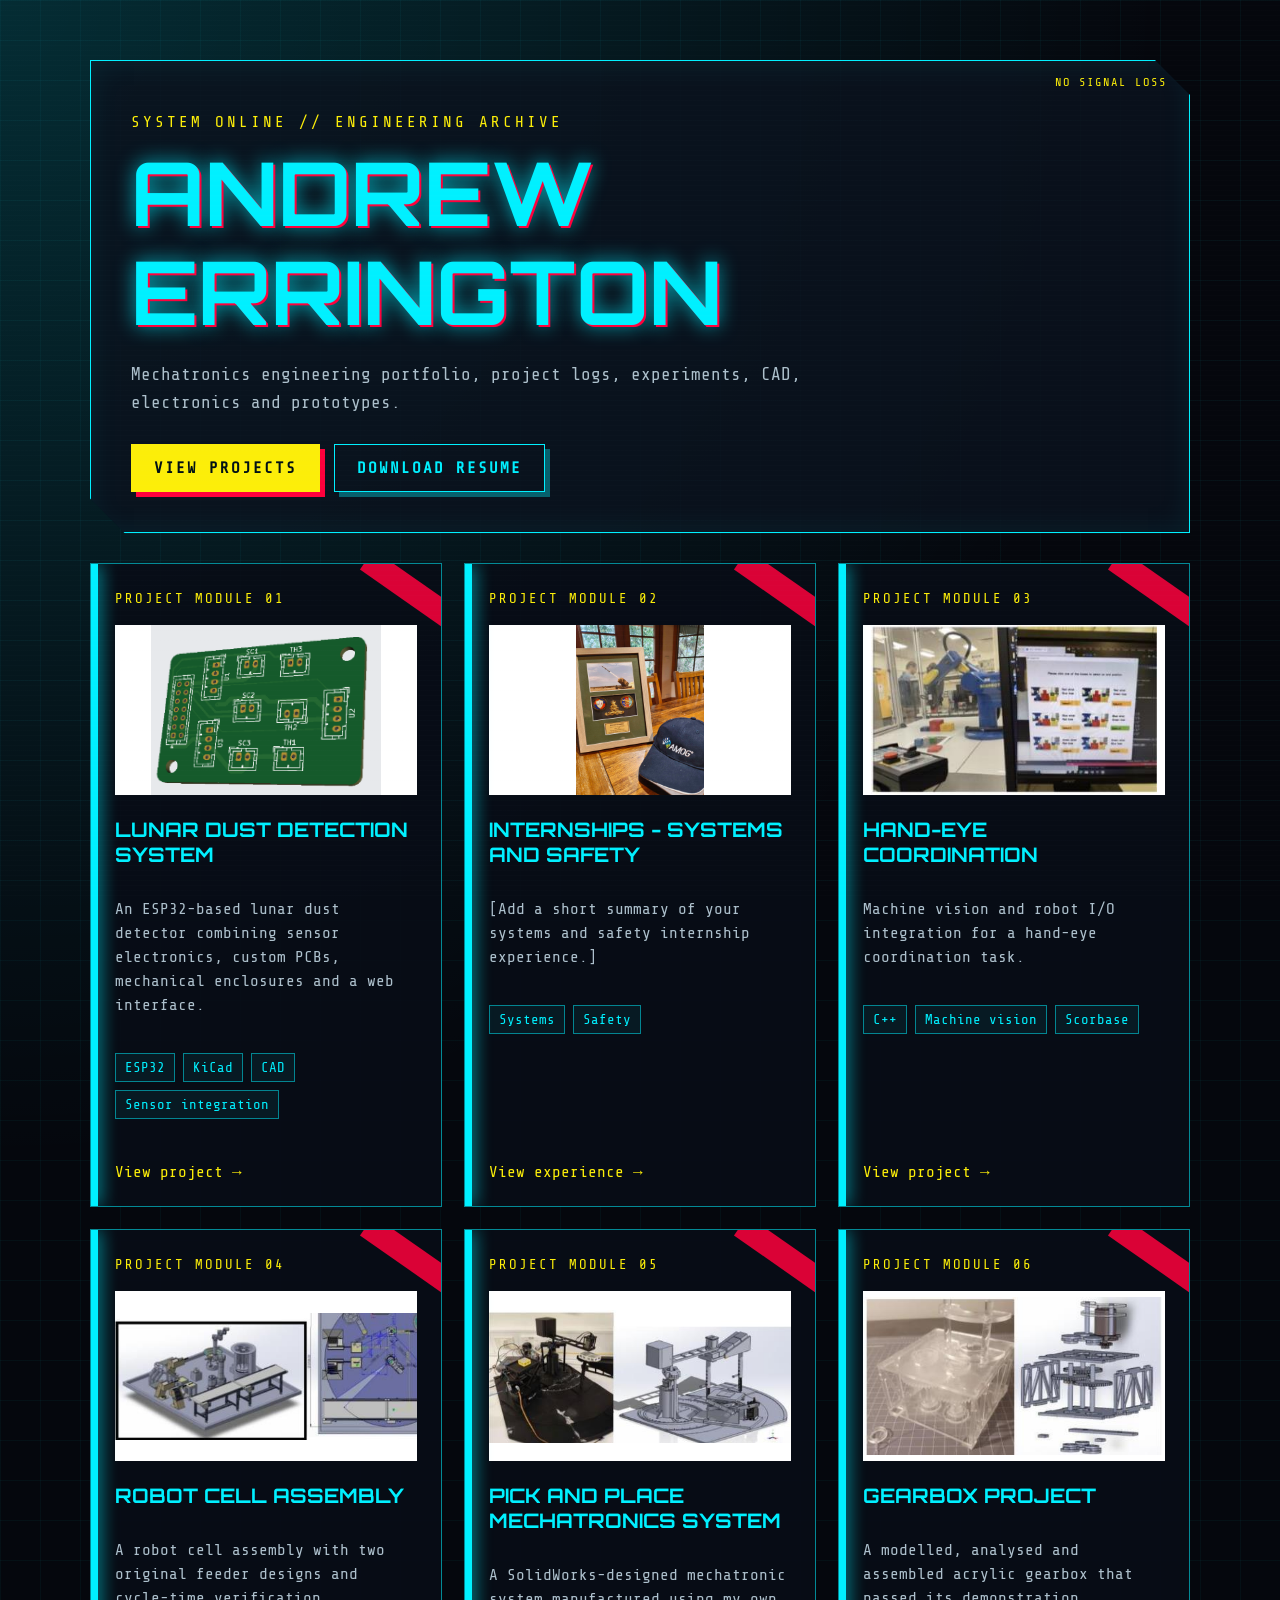
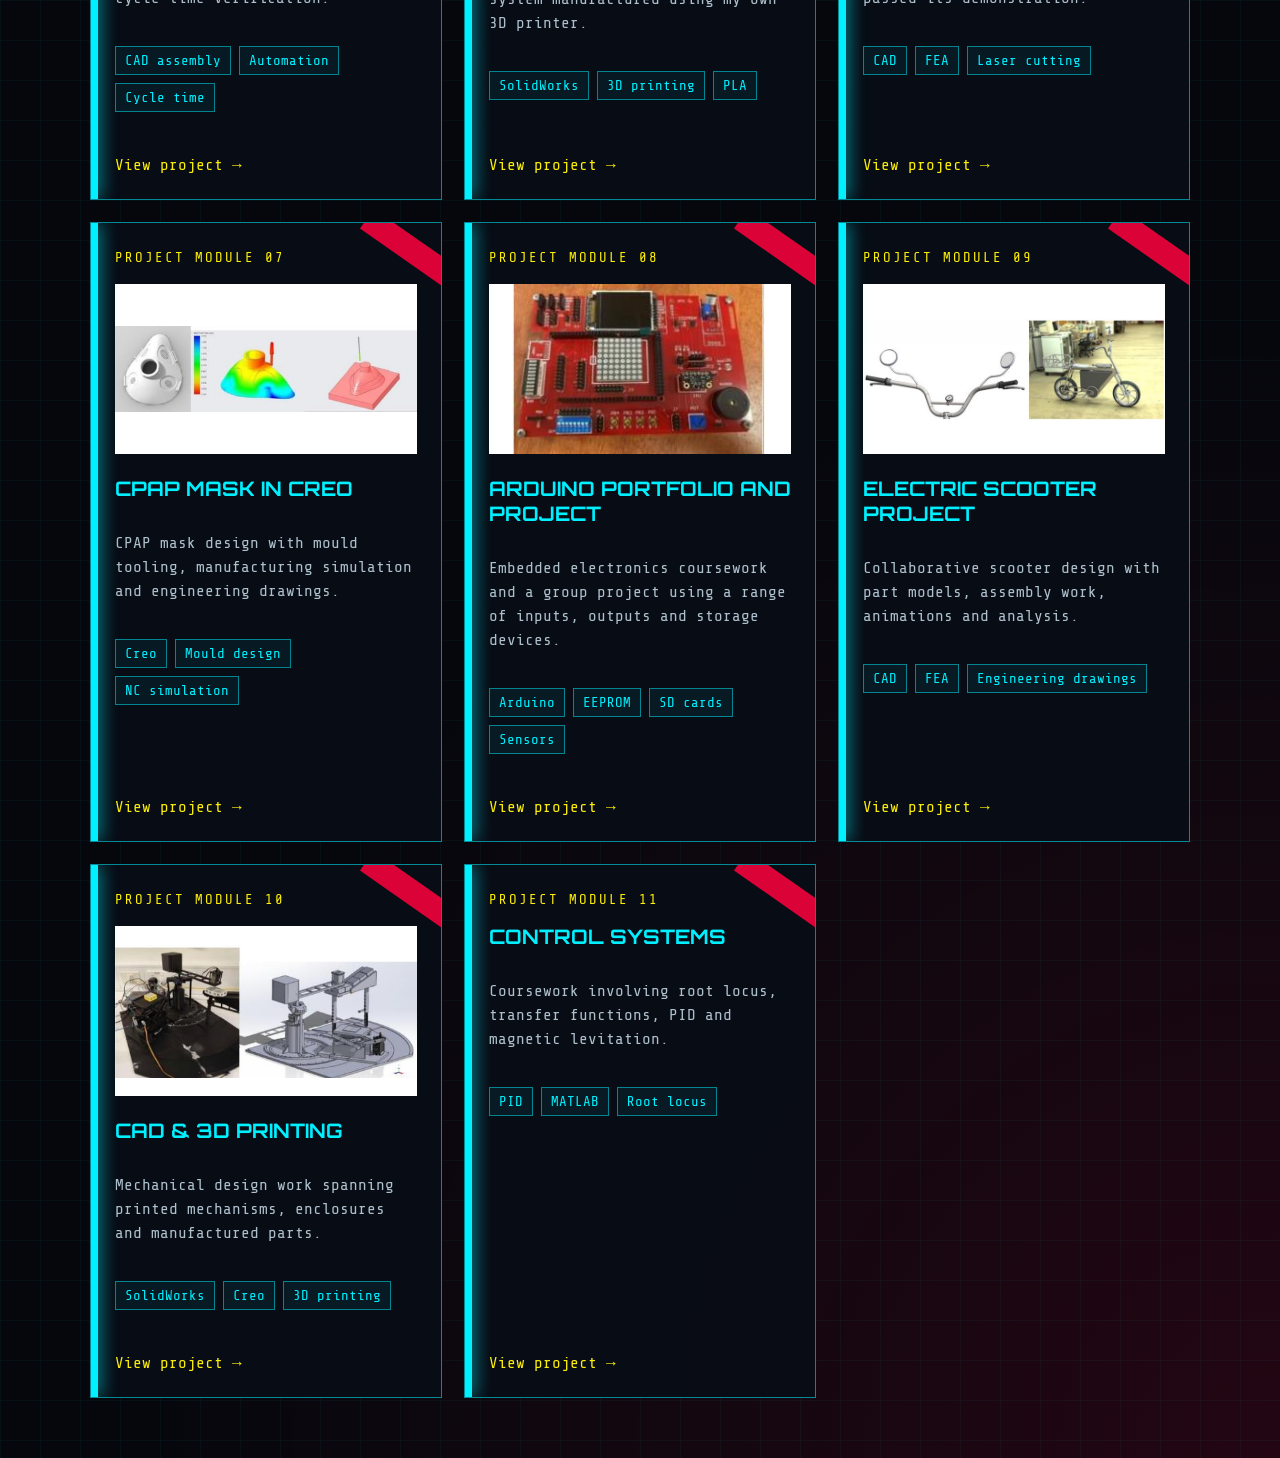
==== commit 2ac4a5c5: "Update index.html" ====
--- a/index.html
+++ b/index.html
@@ -5,7 +5,7 @@
 <!-- EDIT: Internship card summary and skills below. -->
 <a class="project-card" href="internships.html" aria-label="View Internships - Systems and Safety">
   <p class="module">PROJECT MODULE 02</p>
-  <img class="card-image" src="assets/internship-systems.jpg" alt="Internship photograph 1" loading="lazy">
+  <img class="card-image" src="assets/IMG_20260930_160226053.jpg" alt="Internship photograph 1" loading="lazy">
   <h2>Internships - Systems and Safety</h2>
   <p>[Add a short summary of your systems and safety internship experience.]</p>
   <div class="tags"><span>Systems</span><span>Safety</span></div>
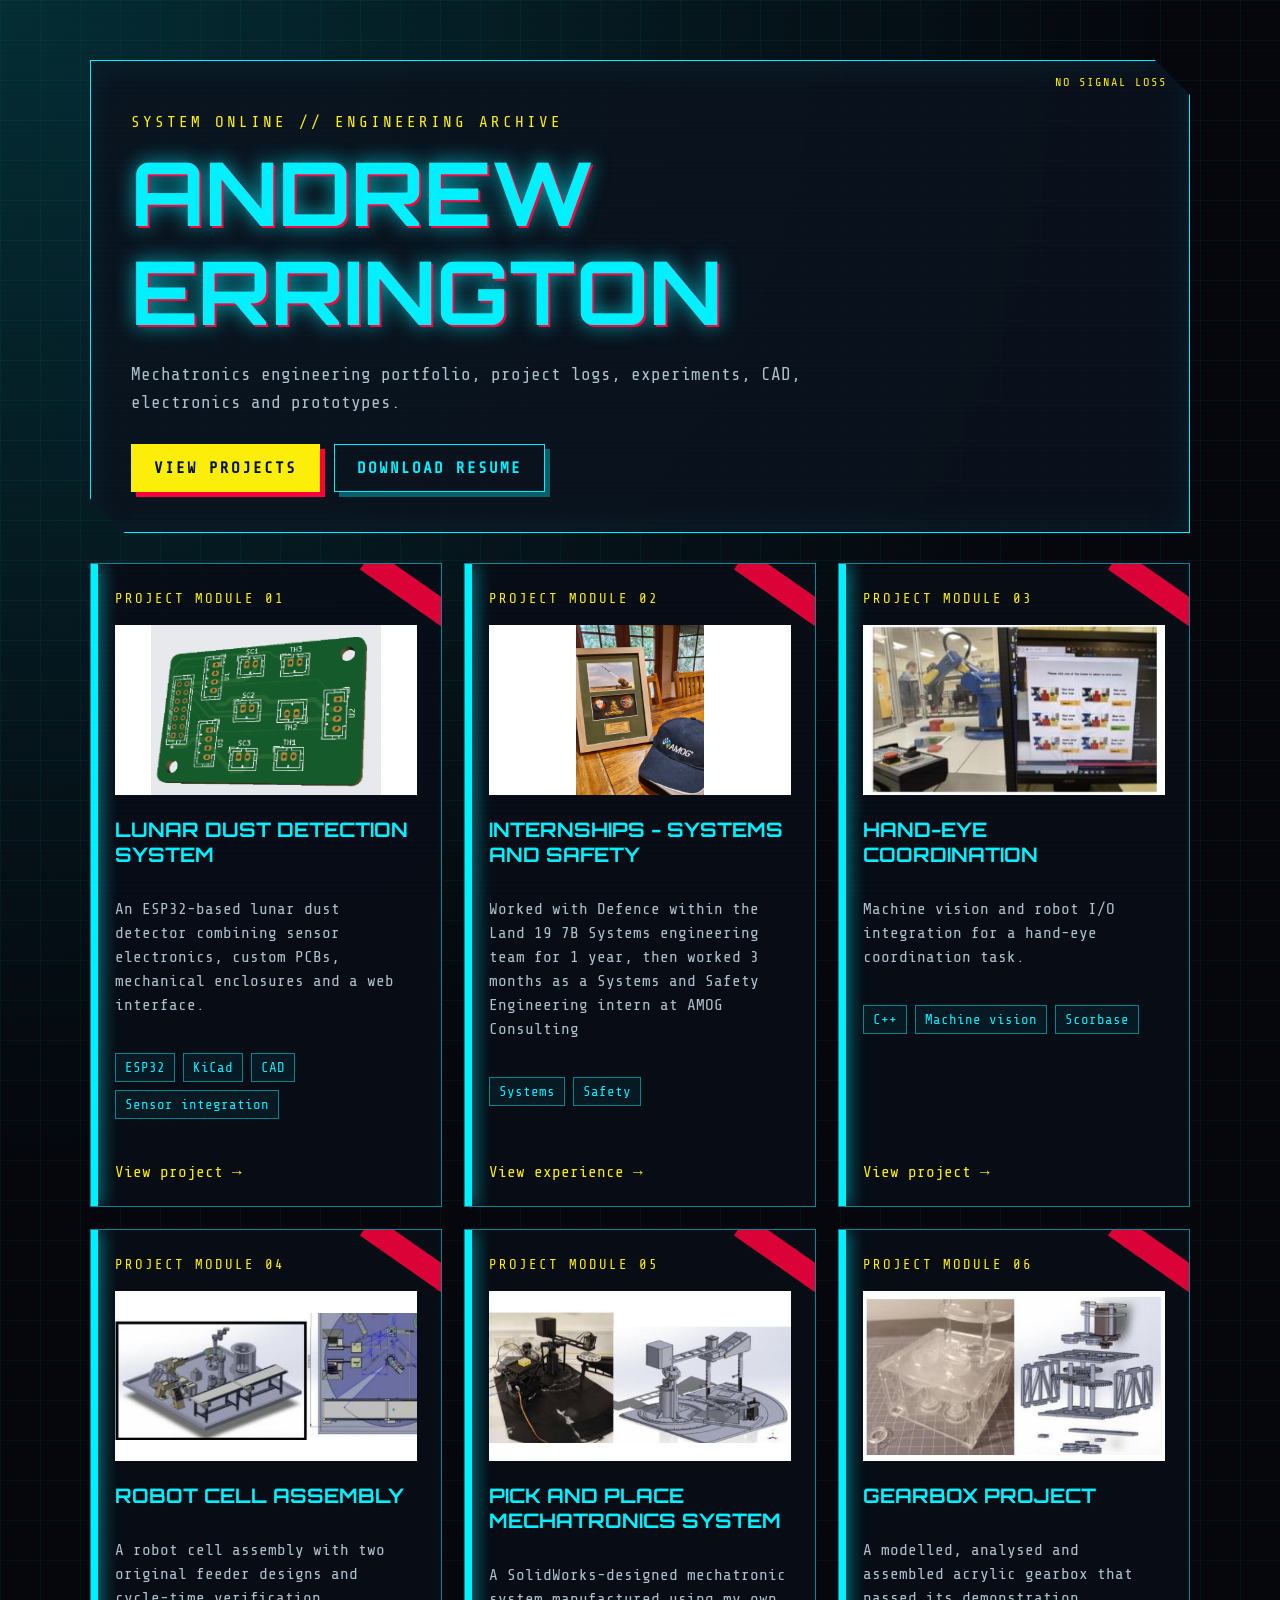
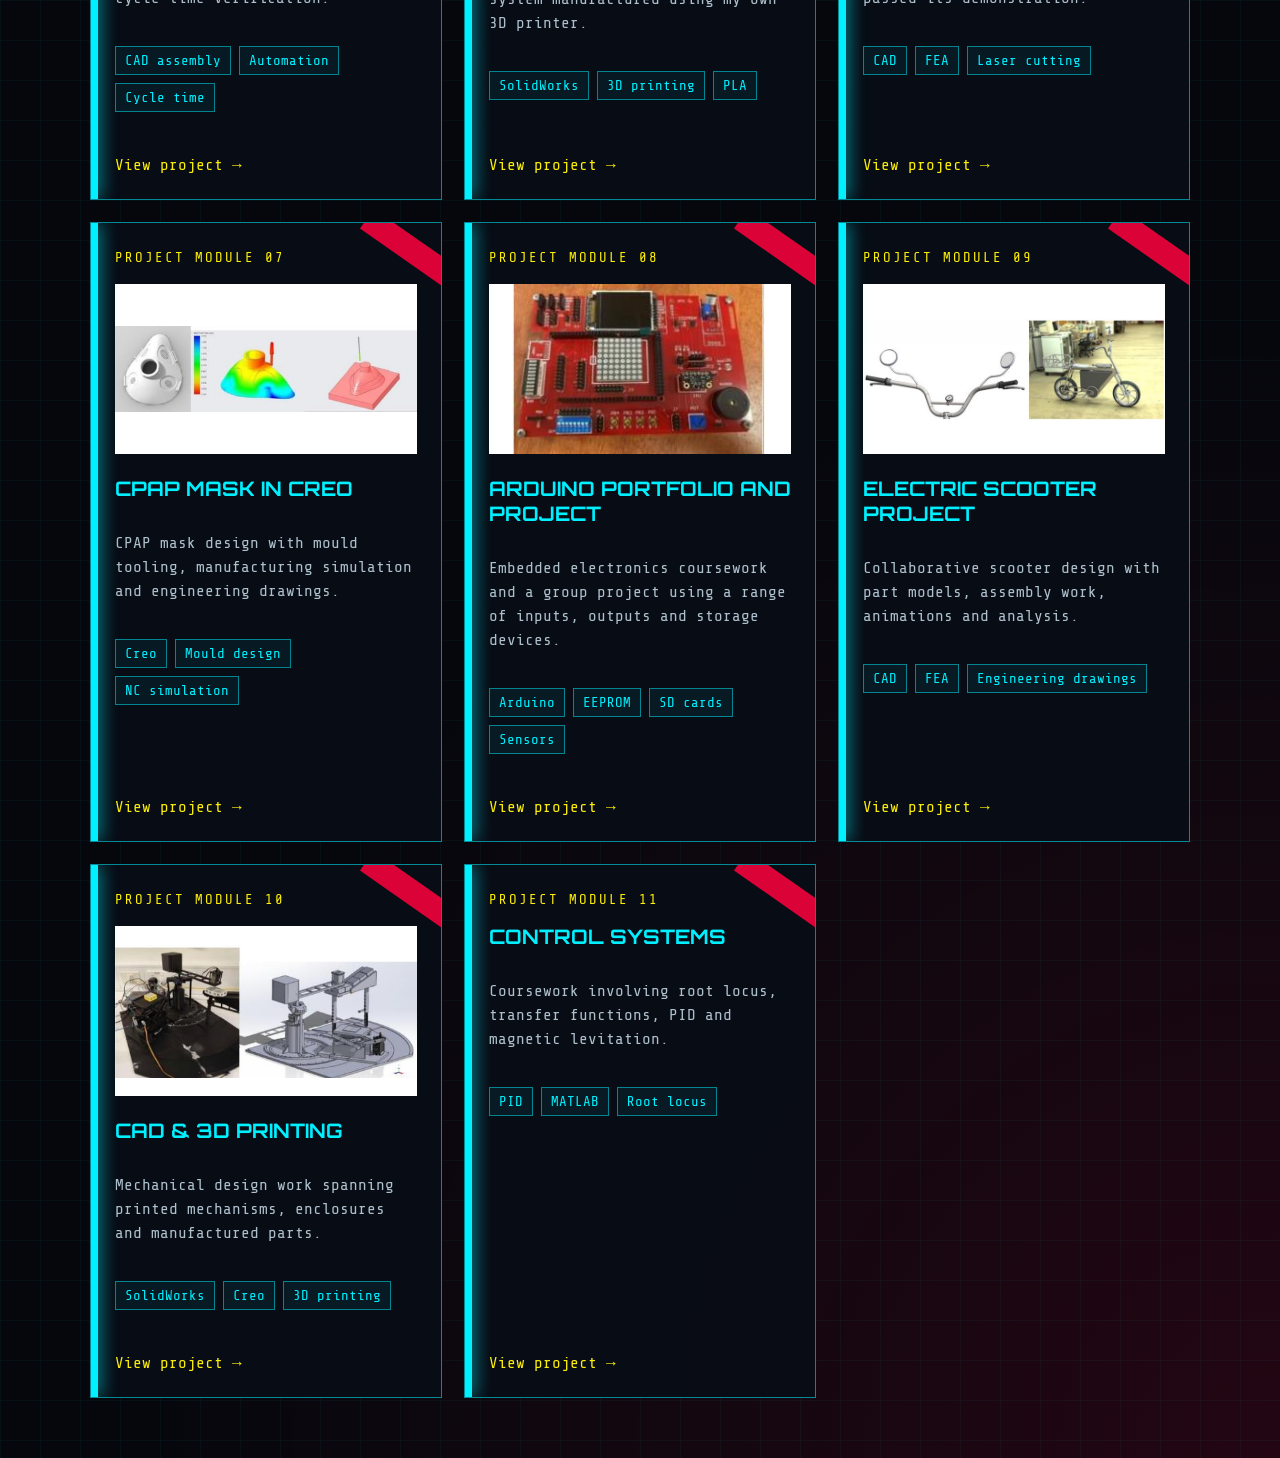
==== commit 6998208c: "Update index.html" ====
--- a/index.html
+++ b/index.html
@@ -7,7 +7,7 @@
   <p class="module">PROJECT MODULE 02</p>
   <img class="card-image" src="assets/IMG_20260930_160226053.jpg" alt="Internship photograph 1" loading="lazy">
   <h2>Internships - Systems and Safety</h2>
-  <p>[Add a short summary of your systems and safety internship experience.]</p>
+  <p>Worked with Defence within the Land 19 7B Systems engineering team for 1 year, then worked 3 months as a Systems and Safety Engineering intern at AMOG Consulting</p>
   <div class="tags"><span>Systems</span><span>Safety</span></div>
   <span class="card-link">View experience →</span>
 </a>
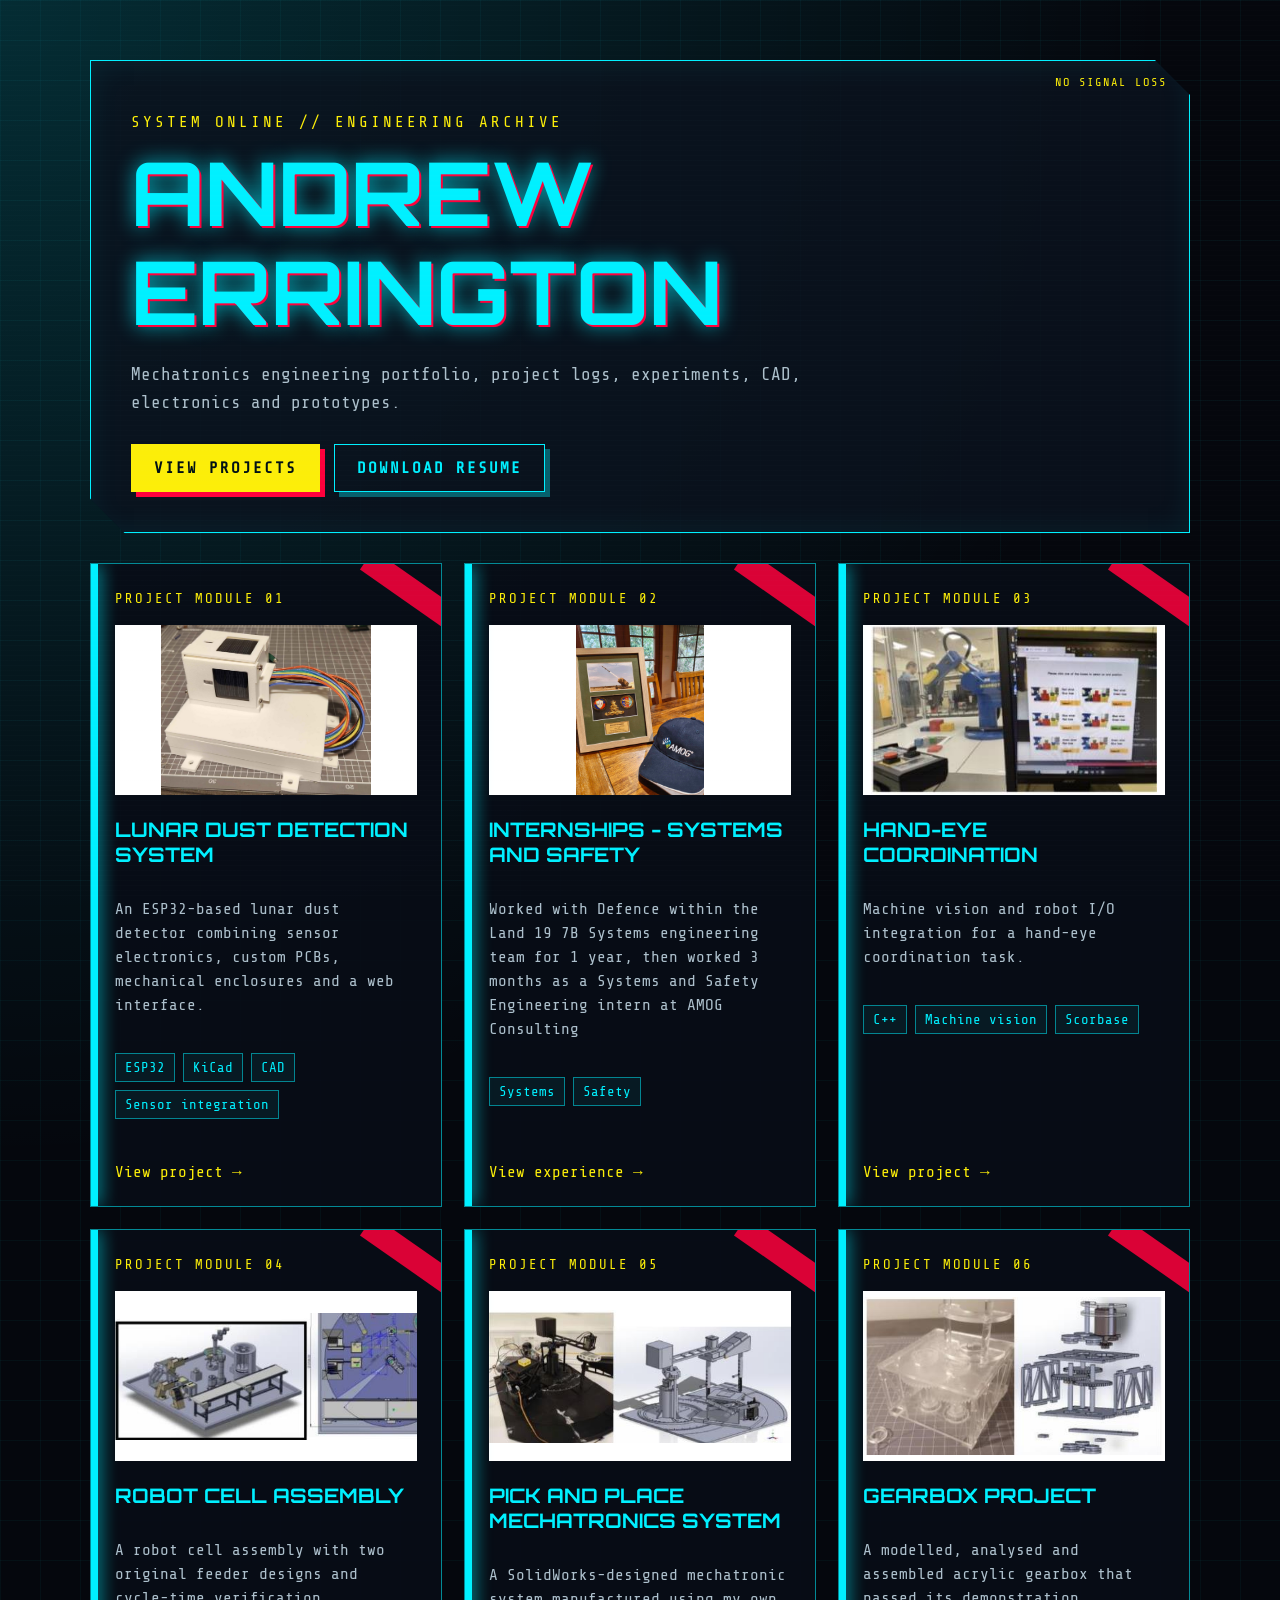
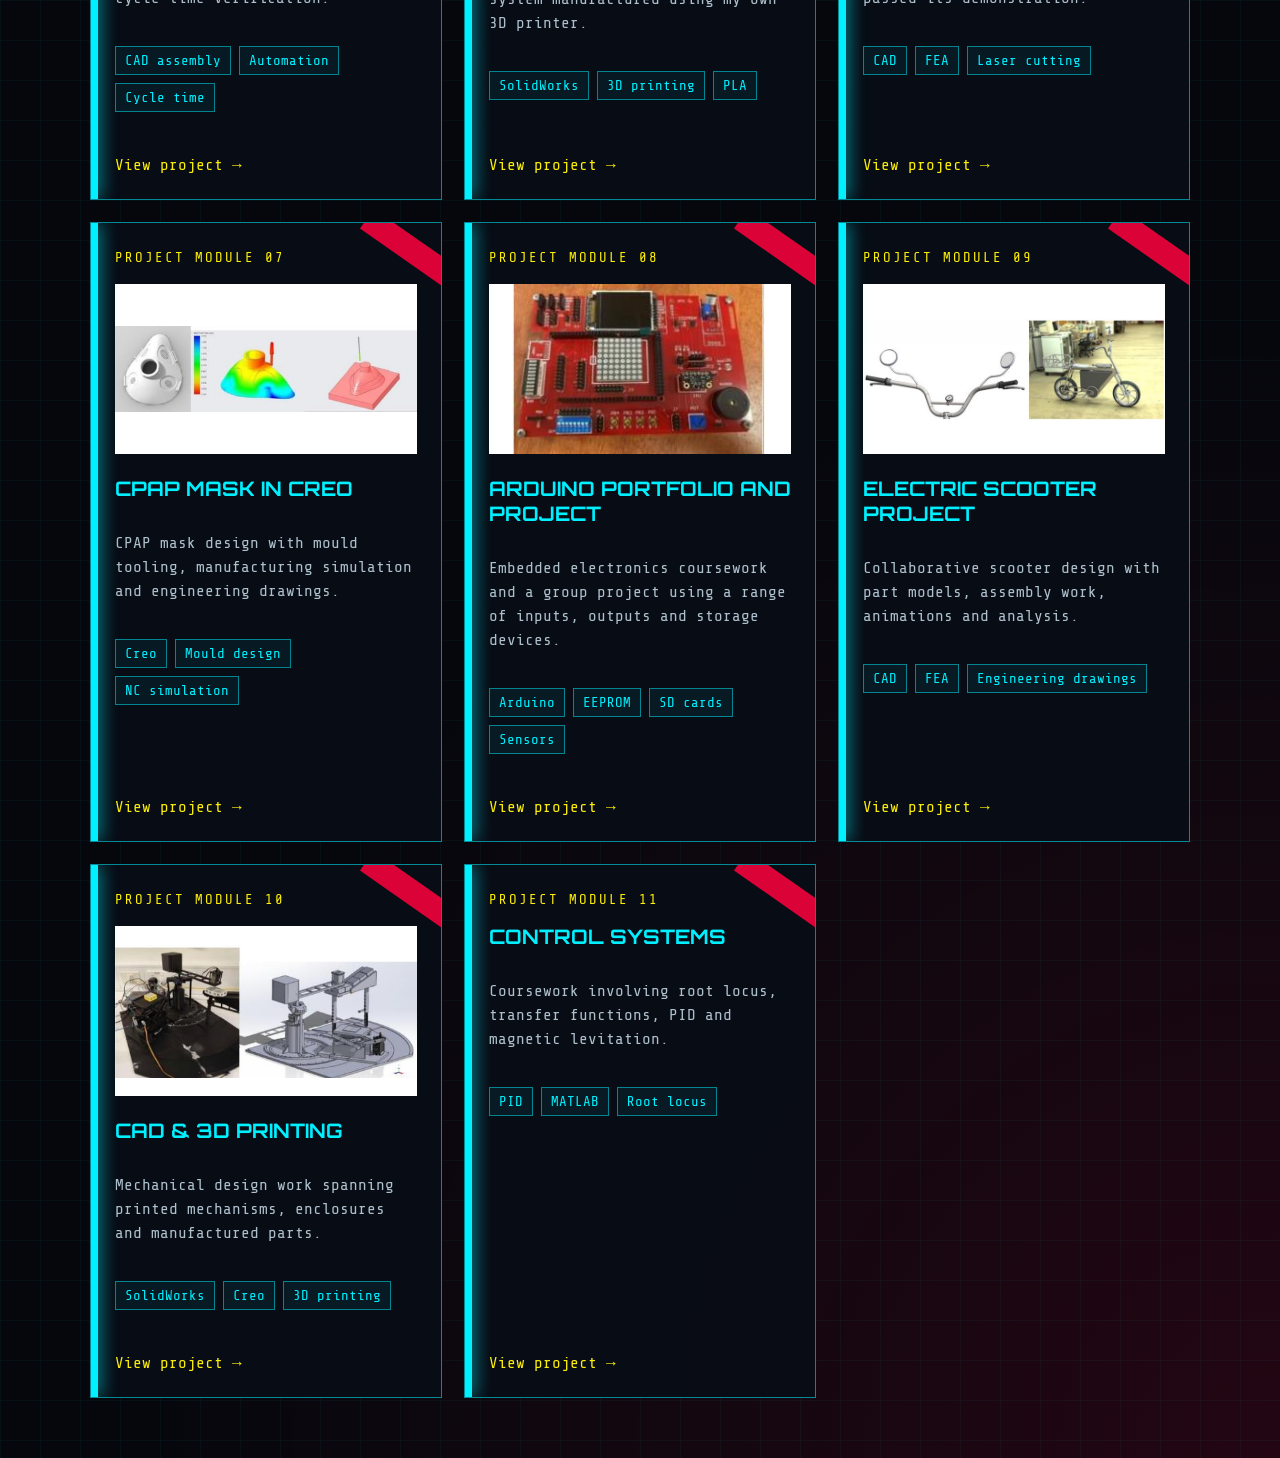
==== commit 975279bb: "Add files via upload" ====
--- a/index.html
+++ b/index.html
@@ -1,23 +1,328 @@
 <!DOCTYPE html>
 <html lang="en">
-<head><meta charset="utf-8"><meta name="viewport" content="width=device-width, initial-scale=1"><title>Engineering Portfolio | Andrew Errington</title><meta name="description" content="Mechatronics engineering portfolio: CAD, electronics, robotics and prototypes."><link rel="stylesheet" href="style.css"></head>
-<body><div class="page"><header class="hero cyber-panel"><p class="eyebrow">SYSTEM ONLINE // ENGINEERING ARCHIVE</p><h1>Andrew Errington</h1><p class="subtitle">Mechatronics engineering portfolio, project logs, experiments, CAD, electronics and prototypes.</p><div class="button-row"><a href="#projects" class="cyber-button">View Projects</a><a href="Andrew_Errington_Resume.pdf" download class="cyber-button secondary">Download Resume</a></div></header><main id="projects" aria-label="Engineering projects" class="grid"><a class="project-card" href="lunar-dust.html" aria-label="View Lunar Dust Detection System"><p class="module">PROJECT MODULE 01</p><img class="card-image" src="assets/lunar-dust-1.png" alt="Lunar Dust Detection System project image" loading="lazy"><h2>Lunar Dust Detection System</h2><p>An ESP32-based lunar dust detector combining sensor electronics, custom PCBs, mechanical enclosures and a web interface.</p><div class="tags"><span>ESP32</span><span>KiCad</span><span>CAD</span><span>Sensor integration</span></div><span class="card-link">View project →</span></a>
-<!-- EDIT: Internship card summary and skills below. -->
-<a class="project-card" href="internships.html" aria-label="View Internships - Systems and Safety">
-  <p class="module">PROJECT MODULE 02</p>
-  <img class="card-image" src="assets/IMG_20260930_160226053.jpg" alt="Internship photograph 1" loading="lazy">
-  <h2>Internships - Systems and Safety</h2>
-  <p>Worked with Defence within the Land 19 7B Systems engineering team for 1 year, then worked 3 months as a Systems and Safety Engineering intern at AMOG Consulting</p>
-  <div class="tags"><span>Systems</span><span>Safety</span></div>
-  <span class="card-link">View experience →</span>
-</a>
-<a class="project-card" href="hand-eye.html" aria-label="View Hand-Eye Coordination"><p class="module">PROJECT MODULE 03</p><img class="card-image" src="assets/hand-eye-1.jpeg" alt="Hand-Eye Coordination project image" loading="lazy"><h2>Hand-Eye Coordination</h2><p>Machine vision and robot I/O integration for a hand-eye coordination task.</p><div class="tags"><span>C++</span><span>Machine vision</span><span>Scorbase</span></div><span class="card-link">View project →</span></a>
-<a class="project-card" href="robot-cell.html" aria-label="View Robot Cell Assembly"><p class="module">PROJECT MODULE 04</p><img class="card-image" src="assets/robot-cell-1.jpeg" alt="Robot Cell Assembly project image" loading="lazy"><h2>Robot Cell Assembly</h2><p>A robot cell assembly with two original feeder designs and cycle-time verification.</p><div class="tags"><span>CAD assembly</span><span>Automation</span><span>Cycle time</span></div><span class="card-link">View project →</span></a>
-<a class="project-card" href="pick-and-place.html" aria-label="View Pick and Place Mechatronics System"><p class="module">PROJECT MODULE 05</p><img class="card-image" src="assets/pick-and-place-1.jpeg" alt="Pick and Place Mechatronics System project image" loading="lazy"><h2>Pick and Place Mechatronics System</h2><p>A SolidWorks-designed mechatronic system manufactured using my own 3D printer.</p><div class="tags"><span>SolidWorks</span><span>3D printing</span><span>PLA</span></div><span class="card-link">View project →</span></a>
-<a class="project-card" href="gearbox.html" aria-label="View Gearbox Project"><p class="module">PROJECT MODULE 06</p><img class="card-image" src="assets/gearbox-1.jpeg" alt="Gearbox Project project image" loading="lazy"><h2>Gearbox Project</h2><p>A modelled, analysed and assembled acrylic gearbox that passed its demonstration.</p><div class="tags"><span>CAD</span><span>FEA</span><span>Laser cutting</span></div><span class="card-link">View project →</span></a>
-<a class="project-card" href="cpap-mask.html" aria-label="View CPAP Mask in Creo"><p class="module">PROJECT MODULE 07</p><img class="card-image" src="assets/cpap-mask-1.jpeg" alt="CPAP Mask in Creo project image" loading="lazy"><h2>CPAP Mask in Creo</h2><p>CPAP mask design with mould tooling, manufacturing simulation and engineering drawings.</p><div class="tags"><span>Creo</span><span>Mould design</span><span>NC simulation</span></div><span class="card-link">View project →</span></a>
-<a class="project-card" href="arduino.html" aria-label="View Arduino Portfolio and Project"><p class="module">PROJECT MODULE 08</p><img class="card-image" src="assets/arduino-1.jpeg" alt="Arduino Portfolio and Project project image" loading="lazy"><h2>Arduino Portfolio and Project</h2><p>Embedded electronics coursework and a group project using a range of inputs, outputs and storage devices.</p><div class="tags"><span>Arduino</span><span>EEPROM</span><span>SD cards</span><span>Sensors</span></div><span class="card-link">View project →</span></a>
-<a class="project-card" href="electric-scooter.html" aria-label="View Electric Scooter Project"><p class="module">PROJECT MODULE 09</p><img class="card-image" src="assets/electric-scooter-1.jpeg" alt="Electric Scooter Project project image" loading="lazy"><h2>Electric Scooter Project</h2><p>Collaborative scooter design with part models, assembly work, animations and analysis.</p><div class="tags"><span>CAD</span><span>FEA</span><span>Engineering drawings</span></div><span class="card-link">View project →</span></a>
-<a class="project-card" href="cad-3d-printing.html" aria-label="View CAD &amp; 3D Printing"><p class="module">PROJECT MODULE 10</p><img class="card-image" src="assets/pick-and-place-1.jpeg" alt="Pick and Place Mechatronics System project image" loading="lazy"><h2>CAD &amp; 3D Printing</h2><p>Mechanical design work spanning printed mechanisms, enclosures and manufactured parts.</p><div class="tags"><span>SolidWorks</span><span>Creo</span><span>3D printing</span></div><span class="card-link">View project →</span></a>
-<a class="project-card" href="control-systems.html" aria-label="View Control Systems"><p class="module">PROJECT MODULE 11</p><h2>Control Systems</h2><p>Coursework involving root locus, transfer functions, PID and magnetic levitation.</p><div class="tags"><span>PID</span><span>MATLAB</span><span>Root locus</span></div><span class="card-link">View project →</span></a>
-</main></div></body></html>
+  <head>
+    <meta charset="utf-8">
+    <meta name="viewport" content="width=device-width, initial-scale=1">
+    <title>
+      Engineering Portfolio | Andrew Errington
+    </title>
+    <meta name="description" content="Mechatronics engineering portfolio: CAD, electronics, robotics and prototypes.">
+    <link rel="stylesheet" href="style.css">
+  </head>
+  <body>
+    <div class="page">
+      <header class="hero cyber-panel">
+        <p class="eyebrow">
+          SYSTEM ONLINE // ENGINEERING ARCHIVE
+        </p>
+        <h1>
+          Andrew Errington
+        </h1>
+        <p class="subtitle">
+          Mechatronics engineering portfolio, project logs, experiments, CAD, electronics and prototypes.
+        </p>
+        <div class="button-row">
+          <a href="#projects" class="cyber-button">
+            View Projects
+          </a>
+          <a href="Andrew_Errington_Resume.pdf" download class="cyber-button secondary">
+            Download Resume
+          </a>
+        </div>
+      </header>
+      <main id="projects" aria-label="Engineering projects" class="grid">
+        <a class="project-card" href="lunar-dust.html" aria-label="View Lunar Dust Detection System">
+          <p class="module">
+            PROJECT MODULE 01
+          </p>
+          <img class="card-image" src="assets/honoursCROP.jpg" alt="Lunar Dust Detection System project image" loading="lazy">
+          <h2>
+            Lunar Dust Detection System
+          </h2>
+          <p>
+            An ESP32-based lunar dust detector combining sensor electronics, custom PCBs, mechanical enclosures and a web interface.
+          </p>
+          <div class="tags">
+            <span>
+              ESP32
+            </span>
+            <span>
+              KiCad
+            </span>
+            <span>
+              CAD
+            </span>
+            <span>
+              Sensor integration
+            </span>
+          </div>
+          <span class="card-link">
+            View project →
+          </span>
+        </a>
+        <!-- EDIT: Internship card summary and skills below. -->
+        <a class="project-card" href="internships.html" aria-label="View Internships - Systems and Safety">
+          <p class="module">
+            PROJECT MODULE 02
+          </p>
+          <img class="card-image" src="assets/IMG_20260930_160226053.jpg" alt="Internship photograph 1" loading="lazy">
+          <h2>
+            Internships - Systems and Safety
+          </h2>
+          <p>
+            Worked with Defence within the Land 19 7B Systems engineering team for 1 year, then worked 3 months as a Systems and Safety Engineering intern at AMOG Consulting
+          </p>
+          <div class="tags">
+            <span>
+              Systems
+            </span>
+            <span>
+              Safety
+            </span>
+          </div>
+          <span class="card-link">
+            View experience →
+          </span>
+        </a>
+        <a class="project-card" href="hand-eye.html" aria-label="View Hand-Eye Coordination">
+          <p class="module">
+            PROJECT MODULE 03
+          </p>
+          <img class="card-image" src="assets/hand-eye-1.jpeg" alt="Hand-Eye Coordination project image" loading="lazy">
+          <h2>
+            Hand-Eye Coordination
+          </h2>
+          <p>
+            Machine vision and robot I/O integration for a hand-eye coordination task.
+          </p>
+          <div class="tags">
+            <span>
+              C++
+            </span>
+            <span>
+              Machine vision
+            </span>
+            <span>
+              Scorbase
+            </span>
+          </div>
+          <span class="card-link">
+            View project →
+          </span>
+        </a>
+        <a class="project-card" href="robot-cell.html" aria-label="View Robot Cell Assembly">
+          <p class="module">
+            PROJECT MODULE 04
+          </p>
+          <img class="card-image" src="assets/robot-cell-1.jpeg" alt="Robot Cell Assembly project image" loading="lazy">
+          <h2>
+            Robot Cell Assembly
+          </h2>
+          <p>
+            A robot cell assembly with two original feeder designs and cycle-time verification.
+          </p>
+          <div class="tags">
+            <span>
+              CAD assembly
+            </span>
+            <span>
+              Automation
+            </span>
+            <span>
+              Cycle time
+            </span>
+          </div>
+          <span class="card-link">
+            View project →
+          </span>
+        </a>
+        <a class="project-card" href="pick-and-place.html" aria-label="View Pick and Place Mechatronics System">
+          <p class="module">
+            PROJECT MODULE 05
+          </p>
+          <img class="card-image" src="assets/pick-and-place-1.jpeg" alt="Pick and Place Mechatronics System project image" loading="lazy">
+          <h2>
+            Pick and Place Mechatronics System
+          </h2>
+          <p>
+            A SolidWorks-designed mechatronic system manufactured using my own 3D printer.
+          </p>
+          <div class="tags">
+            <span>
+              SolidWorks
+            </span>
+            <span>
+              3D printing
+            </span>
+            <span>
+              PLA
+            </span>
+          </div>
+          <span class="card-link">
+            View project →
+          </span>
+        </a>
+        <a class="project-card" href="gearbox.html" aria-label="View Gearbox Project">
+          <p class="module">
+            PROJECT MODULE 06
+          </p>
+          <img class="card-image" src="assets/gearbox-1.jpeg" alt="Gearbox Project project image" loading="lazy">
+          <h2>
+            Gearbox Project
+          </h2>
+          <p>
+            A modelled, analysed and assembled acrylic gearbox that passed its demonstration.
+          </p>
+          <div class="tags">
+            <span>
+              CAD
+            </span>
+            <span>
+              FEA
+            </span>
+            <span>
+              Laser cutting
+            </span>
+          </div>
+          <span class="card-link">
+            View project →
+          </span>
+        </a>
+        <a class="project-card" href="cpap-mask.html" aria-label="View CPAP Mask in Creo">
+          <p class="module">
+            PROJECT MODULE 07
+          </p>
+          <img class="card-image" src="assets/cpap-mask-1.jpeg" alt="CPAP Mask in Creo project image" loading="lazy">
+          <h2>
+            CPAP Mask in Creo
+          </h2>
+          <p>
+            CPAP mask design with mould tooling, manufacturing simulation and engineering drawings.
+          </p>
+          <div class="tags">
+            <span>
+              Creo
+            </span>
+            <span>
+              Mould design
+            </span>
+            <span>
+              NC simulation
+            </span>
+          </div>
+          <span class="card-link">
+            View project →
+          </span>
+        </a>
+        <a class="project-card" href="arduino.html" aria-label="View Arduino Portfolio and Project">
+          <p class="module">
+            PROJECT MODULE 08
+          </p>
+          <img class="card-image" src="assets/arduino-1.jpeg" alt="Arduino Portfolio and Project project image" loading="lazy">
+          <h2>
+            Arduino Portfolio and Project
+          </h2>
+          <p>
+            Embedded electronics coursework and a group project using a range of inputs, outputs and storage devices.
+          </p>
+          <div class="tags">
+            <span>
+              Arduino
+            </span>
+            <span>
+              EEPROM
+            </span>
+            <span>
+              SD cards
+            </span>
+            <span>
+              Sensors
+            </span>
+          </div>
+          <span class="card-link">
+            View project →
+          </span>
+        </a>
+        <a class="project-card" href="electric-scooter.html" aria-label="View Electric Scooter Project">
+          <p class="module">
+            PROJECT MODULE 09
+          </p>
+          <img class="card-image" src="assets/electric-scooter-1.jpeg" alt="Electric Scooter Project project image" loading="lazy">
+          <h2>
+            Electric Scooter Project
+          </h2>
+          <p>
+            Collaborative scooter design with part models, assembly work, animations and analysis.
+          </p>
+          <div class="tags">
+            <span>
+              CAD
+            </span>
+            <span>
+              FEA
+            </span>
+            <span>
+              Engineering drawings
+            </span>
+          </div>
+          <span class="card-link">
+            View project →
+          </span>
+        </a>
+        <a class="project-card" href="cad-3d-printing.html" aria-label="View CAD &amp; 3D Printing">
+          <p class="module">
+            PROJECT MODULE 10
+          </p>
+          <img class="card-image" src="assets/pick-and-place-1.jpeg" alt="Pick and Place Mechatronics System project image" loading="lazy">
+          <h2>
+            CAD
+            &amp;
+            3D Printing
+          </h2>
+          <p>
+            Mechanical design work spanning printed mechanisms, enclosures and manufactured parts.
+          </p>
+          <div class="tags">
+            <span>
+              SolidWorks
+            </span>
+            <span>
+              Creo
+            </span>
+            <span>
+              3D printing
+            </span>
+          </div>
+          <span class="card-link">
+            View project →
+          </span>
+        </a>
+        <a class="project-card" href="control-systems.html" aria-label="View Control Systems">
+          <p class="module">
+            PROJECT MODULE 11
+          </p>
+          <h2>
+            Control Systems
+          </h2>
+          <p>
+            Coursework involving root locus, transfer functions, PID and magnetic levitation.
+          </p>
+          <div class="tags">
+            <span>
+              PID
+            </span>
+            <span>
+              MATLAB
+            </span>
+            <span>
+              Root locus
+            </span>
+          </div>
+          <span class="card-link">
+            View project →
+          </span>
+        </a>
+      </main>
+    </div>
+  </body>
+</html>
--- a/style.css
+++ b/style.css
@@ -1,6 +1,5 @@
 @import url('https://fonts.googleapis.com/css2?family=Orbitron:wght@400;600;800&family=Share+Tech+Mono&display=swap');
-
-:root {
+:root{
   --bg: #05070d;
   --panel: rgba(10, 18, 30, 0.86);
   --cyan: #00f0ff;
@@ -9,12 +8,10 @@
   --text: #e8f7ff;
   --muted: #8fa7b5;
 }
-
-* {
+*{
   box-sizing: border-box;
 }
-
-body {
+body{
   margin: 0;
   min-height: 100vh;
   background:
@@ -28,9 +25,8 @@
   font-family: 'Share Tech Mono', monospace;
   overflow-x: hidden;
 }
-
 /* scanline overlay */
-body::before {
+body::before{
   content: "";
   position: fixed;
   inset: 0;
@@ -45,14 +41,12 @@
   opacity: 0.35;
   z-index: 999;
 }
-
-.page {
+.page{
   width: min(1100px, 92%);
   margin: 0 auto;
   padding: 60px 0;
 }
-
-.cyber-panel {
+.cyber-panel{
   position: relative;
   background: var(--panel);
   border: 1px solid var(--cyan);
@@ -69,8 +63,7 @@
     0 calc(100% - 35px)
   );
 }
-
-.cyber-panel::before {
+.cyber-panel::before{
   content: "NO SIGNAL LOSS";
   position: absolute;
   top: 14px;
@@ -79,15 +72,13 @@
   font-size: 0.75rem;
   letter-spacing: 2px;
 }
-
-.eyebrow {
+.eyebrow{
   color: var(--yellow);
   letter-spacing: 3px;
   text-transform: uppercase;
   margin: 0 0 12px;
 }
-
-h1 {
+h1{
   font-family: 'Orbitron', sans-serif;
   font-size: clamp(2.7rem, 8vw, 5.5rem);
   line-height: 0.95;
@@ -98,23 +89,20 @@
     2px 2px 0 var(--red),
     0 0 20px rgba(0, 240, 255, 0.7);
 }
-
-.subtitle {
+.subtitle{
   max-width: 720px;
   color: var(--muted);
   font-size: 1.1rem;
   line-height: 1.6;
   margin-top: 20px;
 }
-
-.button-row {
+.button-row{
   display: flex;
   flex-wrap: wrap;
   gap: 14px;
   margin-top: 28px;
 }
-
-.cyber-button {
+.cyber-button{
   display: inline-block;
   position: relative;
   color: #001015;
@@ -128,27 +116,23 @@
   box-shadow: 5px 5px 0 var(--red);
   transition: 0.18s ease;
 }
-
-.cyber-button:hover {
+.cyber-button:hover{
   transform: translate(3px, 3px);
   box-shadow: 2px 2px 0 var(--red);
 }
-
-.cyber-button.secondary {
+.cyber-button.secondary{
   color: var(--cyan);
   background: transparent;
   border-color: var(--cyan);
   box-shadow: 5px 5px 0 rgba(0, 240, 255, 0.35);
 }
-
-.grid {
+.grid{
   display: grid;
   grid-template-columns: repeat(3, 1fr);
   gap: 22px;
   margin-top: 30px;
 }
-
-.project-card {
+.project-card{
   position: relative;
   min-height: 280px;
   background: rgba(8, 13, 22, 0.92);
@@ -157,8 +141,7 @@
   overflow: hidden;
   transition: 0.2s ease;
 }
-
-.project-card::before {
+.project-card::before{
   content: "";
   position: absolute;
   top: 0;
@@ -168,8 +151,7 @@
   background: var(--cyan);
   box-shadow: 0 0 18px var(--cyan);
 }
-
-.project-card::after {
+.project-card::after{
   content: "";
   position: absolute;
   top: 18px;
@@ -180,109 +162,216 @@
   transform: rotate(35deg);
   opacity: 0.85;
 }
-
-.project-card:hover {
+.project-card:hover{
   transform: translateY(-6px);
   border-color: var(--yellow);
   box-shadow: 0 0 25px rgba(252, 238, 9, 0.18);
 }
-
-.module {
+.module{
   color: var(--yellow);
   font-size: 0.8rem;
   letter-spacing: 2px;
   margin: 0 0 14px;
 }
-
-.project-card h2 {
+.project-card h2{
   font-family: 'Orbitron', sans-serif;
   color: var(--cyan);
   text-transform: uppercase;
   margin: 0 0 14px;
   font-size: 1.25rem;
 }
-
-.project-card p {
+.project-card p{
   color: var(--muted);
   line-height: 1.5;
 }
-
-.tags {
+.tags{
   display: flex;
   flex-wrap: wrap;
   gap: 8px;
   margin-top: 20px;
 }
-
-.tags span {
+.tags span{
   border: 1px solid rgba(0, 240, 255, 0.5);
   color: var(--cyan);
   padding: 6px 9px;
   font-size: 0.75rem;
   background: rgba(0, 240, 255, 0.06);
 }
-
 /* glitch effect */
-h1:hover {
+h1:hover{
   animation: glitch 0.45s linear infinite;
 }
-
-@keyframes glitch {
-  0% {
+@keyframes glitch{
+  0%{
     text-shadow: 2px 2px 0 var(--red), -2px -2px 0 var(--cyan);
   }
-  25% {
+  25%{
     text-shadow: -2px 2px 0 var(--red), 2px -2px 0 var(--yellow);
   }
-  50% {
+  50%{
     text-shadow: 2px -2px 0 var(--red), -2px 2px 0 var(--cyan);
   }
-  100% {
+  100%{
     text-shadow: 2px 2px 0 var(--red), 0 0 20px rgba(0, 240, 255, 0.7);
   }
 }
-
-@media (max-width: 850px) {
-  .grid {
+@media (max-width: 850px){
+  .grid{
     grid-template-columns: 1fr;
   }
-
-  .cyber-panel {
+  .cyber-panel{
     padding: 28px;
   }
 }
-
 /* Project navigation and detail pages */
-html { scroll-behavior: smooth; }
-:root { --muted: #adc0cc; }
-a { color: var(--cyan); }
-a:focus-visible { outline: 3px solid var(--yellow); outline-offset: 5px; }
-.project-card { display: flex; flex-direction: column; text-decoration: none; }
-.project-card .module { color: var(--yellow); }
-.card-image { width: 100%; height: 170px; object-fit: contain; background: #fff; margin: 2px 0 22px; }
-.card-link { color: var(--yellow); margin-top: auto; padding-top: 24px; }
-.project-card .tags { margin-bottom: 20px; }
-.module, .tags span { font-size: .875rem; }
-h1 { line-height: 1.12; overflow-wrap: anywhere; }
-.hero .eyebrow { padding-top: 12px; }
-.back-nav { margin-bottom: 30px; }
-.project-hero h1 { font-size: clamp(2rem, 5.5vw, 4rem); }
-.project-hero .eyebrow { padding-top: 12px; }
-.result { color: var(--yellow); line-height: 1.6; }
-.project-content { display: grid; grid-template-columns: 1fr 1fr; gap: 32px; margin-top: 32px; align-items: start; }
-.detail-section { margin-bottom: 28px; }
-.detail-section h2 { font-family: 'Orbitron', sans-serif; font-size: 1.2rem; line-height: 1.5; color: var(--cyan); }
-.detail-section p, .detail-section li, .related-projects { line-height: 1.8; color: var(--text); }
-.detail-section ul { padding-left: 22px; }
-.detail-section li { margin-bottom: 10px; }
-figure { margin: 0 0 24px; background: var(--panel); border: 1px solid rgba(0,240,255,.5); padding: 12px; }
-figure img { display: block; width: 100%; height: auto; object-fit: contain; background: #fff; }
-figcaption { font-size: .875rem; line-height: 1.5; color: var(--muted); margin-top: 12px; }
-#projects { scroll-margin-top: 24px; }
-@media (min-width: 601px) and (max-width: 850px) { .grid { grid-template-columns: repeat(2,minmax(0,1fr)); } }
-@media (max-width: 650px) { .page { padding: 28px 0; } .project-content { grid-template-columns: minmax(0,1fr); } .cyber-panel { padding: 34px 22px; } .cyber-panel::before { font-size: .65rem; top: 10px; } .eyebrow { font-size: .875rem; letter-spacing: 1.5px; } .cyber-button { font-size: .875rem; letter-spacing: 1px; } }
-@media (prefers-reduced-motion: reduce) { html { scroll-behavior: auto; } *, *::before, *::after { animation: none !important; transition: none !important; } }
-
-
+html{
+  scroll-behavior: smooth;
+}
+:root{
+  --muted: #adc0cc;
+}
+a{
+  color: var(--cyan);
+}
+a:focus-visible{
+  outline: 3px solid var(--yellow);
+  outline-offset: 5px;
+}
+.project-card{
+  display: flex;
+  flex-direction: column;
+  text-decoration: none;
+}
+.project-card .module{
+  color: var(--yellow);
+}
+.card-image{
+  width: 100%;
+  height: 170px;
+  object-fit: contain;
+  background: #fff;
+  margin: 2px 0 22px;
+}
+.card-link{
+  color: var(--yellow);
+  margin-top: auto;
+  padding-top: 24px;
+}
+.project-card .tags{
+  margin-bottom: 20px;
+}
+.module, .tags span{
+  font-size: .875rem;
+}
+h1{
+  line-height: 1.12;
+  overflow-wrap: anywhere;
+}
+.hero .eyebrow{
+  padding-top: 12px;
+}
+.back-nav{
+  margin-bottom: 30px;
+}
+.project-hero h1{
+  font-size: clamp(2rem, 5.5vw, 4rem);
+}
+.project-hero .eyebrow{
+  padding-top: 12px;
+}
+.result{
+  color: var(--yellow);
+  line-height: 1.6;
+}
+.project-content{
+  display: grid;
+  grid-template-columns: 1fr 1fr;
+  gap: 32px;
+  margin-top: 32px;
+  align-items: start;
+}
+.detail-section{
+  margin-bottom: 28px;
+}
+.detail-section h2{
+  font-family: 'Orbitron', sans-serif;
+  font-size: 1.2rem;
+  line-height: 1.5;
+  color: var(--cyan);
+}
+.detail-section p, .detail-section li, .related-projects{
+  line-height: 1.8;
+  color: var(--text);
+}
+.detail-section ul{
+  padding-left: 22px;
+}
+.detail-section li{
+  margin-bottom: 10px;
+}
+figure{
+  margin: 0 0 24px;
+  background: var(--panel);
+  border: 1px solid rgba(0,240,255,.5);
+  padding: 12px;
+}
+figure img{
+  display: block;
+  width: 100%;
+  height: auto;
+  object-fit: contain;
+  background: #fff;
+}
+figcaption{
+  font-size: .875rem;
+  line-height: 1.5;
+  color: var(--muted);
+  margin-top: 12px;
+}
+#projects{
+  scroll-margin-top: 24px;
+}
+@media (min-width: 601px) and (max-width: 850px){
+  .grid{
+    grid-template-columns: repeat(2,minmax(0,1fr));
+  }
+}
+@media (max-width: 650px){
+  .page{
+    padding: 28px 0;
+  }
+  .project-content{
+    grid-template-columns: minmax(0,1fr);
+  }
+  .cyber-panel{
+    padding: 34px 22px;
+  }
+  .cyber-panel::before{
+    font-size: .65rem;
+    top: 10px;
+  }
+  .eyebrow{
+    font-size: .875rem;
+    letter-spacing: 1.5px;
+  }
+  .cyber-button{
+    font-size: .875rem;
+    letter-spacing: 1px;
+  }
+}
+@media (prefers-reduced-motion: reduce){
+  html{
+    scroll-behavior: auto;
+  }
+  *, *::before, *::after{
+    animation: none !important;
+    transition: none !important;
+  }
+}
 /* Keep small source images at their native size to avoid enlargement blur. */
-figure img { width: auto; max-width: 100%; height: auto; margin-inline: auto; }
+figure img{
+  width: auto;
+  max-width: 100%;
+  height: auto;
+  margin-inline: auto;
+}
